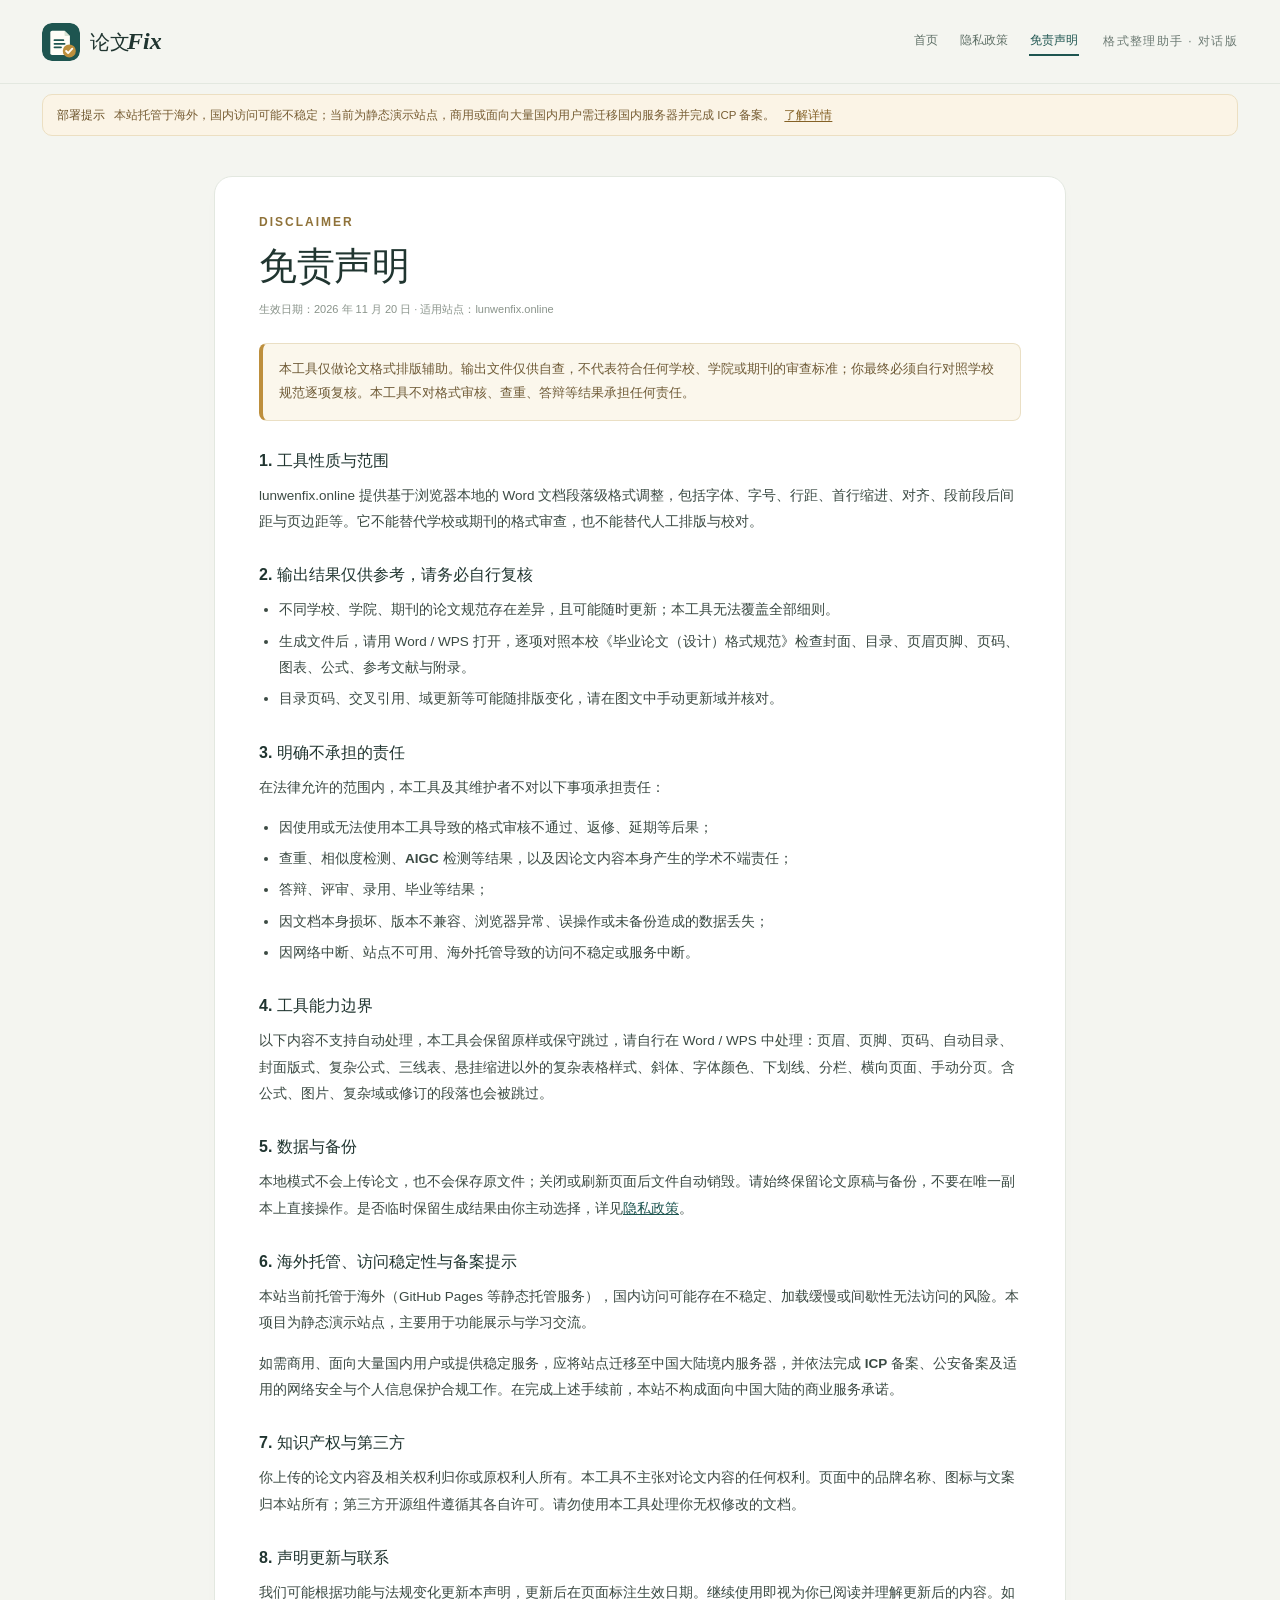
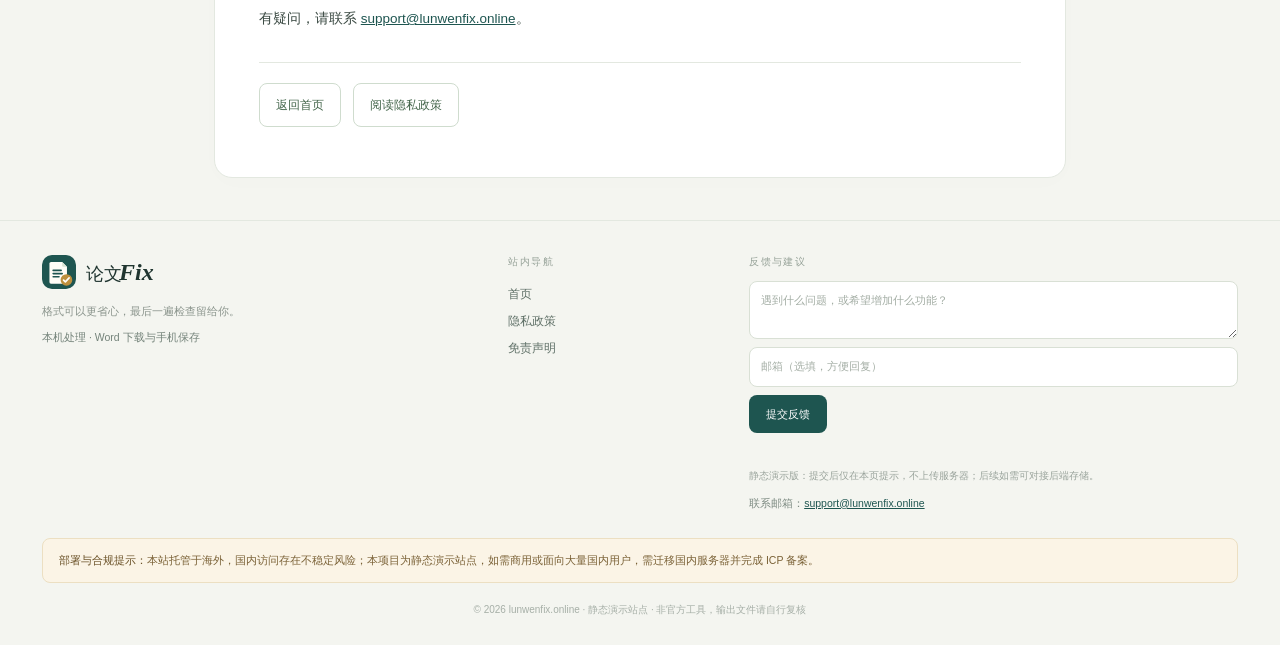
==== disclaimer.html @ d729d386 "Add files via upload" ====
<!doctype html>
<html lang="zh-CN">
<head>
  <meta charset="utf-8">
  <meta name="viewport" content="width=device-width,initial-scale=1,viewport-fit=cover">
  <meta name="theme-color" content="#163c3b">
  <meta name="referrer" content="no-referrer">
  <title>免责声明 · lunwenfix.online 论文格式修复</title>
  <meta name="description" content="lunwenfix.online 免责声明：本工具仅做论文格式排版辅助，输出文件仅供自查，不代表符合各校或各期刊审查标准；用户须自行对照学校规范复核；工具不对格式审核、查重、答辩结果承担责任。">
  <link rel="canonical" href="https://lunwenfix.online/disclaimer.html">
  <meta name="robots" content="index,follow">
  <link rel="sitemap" type="application/xml" title="Sitemap" href="./sitemap.xml">
  <meta property="og:type" content="article">
  <meta property="og:site_name" content="论文 Fix · lunwenfix.online">
  <meta property="og:title" content="免责声明 · lunwenfix.online">
  <meta property="og:description" content="格式排版辅助，输出仅供自查；请自行对照学校规范复核。">
  <meta property="og:url" content="https://lunwenfix.online/disclaimer.html">
  <meta property="og:image" content="https://lunwenfix.online/assets/og-cover.png">
  <meta name="twitter:card" content="summary_large_image">
  <meta name="twitter:title" content="免责声明 · lunwenfix.online">
  <meta name="twitter:description" content="格式排版辅助，输出仅供自查；请自行对照学校规范复核。">
  <meta name="twitter:image" content="https://lunwenfix.online/assets/og-cover.png">
  <link rel="icon" href="./favicon.ico" sizes="any">
  <link rel="icon" type="image/svg+xml" href="./favicon.svg">
  <link rel="apple-touch-icon" href="./apple-touch-icon.png">
  <link rel="manifest" href="./manifest.webmanifest">
  <link rel="stylesheet" href="./styles.css">
  <script src="./site.js" defer></script>
</head>
<body>
  <a class="skip-link" href="#mainContent">跳到主要内容</a>
  <header class="topbar">
    <a class="brand" href="./" aria-label="论文 Fix 首页"><img class="brand-icon" src="./favicon.svg" width="38" height="38" alt=""><span>论文<span class="brand-fix">Fix</span></span></a>
    <nav class="topnav" aria-label="主导航"><a href="./">首页</a><a href="./privacy.html">隐私政策</a><a href="./disclaimer.html">免责声明</a></nav>
    <span class="version">格式整理助手 · 对话版</span>
  </header>
  <div class="risk-banner" role="note" aria-label="站点部署与访问风险提示">
    <span class="risk-dot" aria-hidden="true"></span>
    <p><strong>部署提示</strong>本站托管于海外，国内访问可能不稳定；当前为静态演示站点，商用或面向大量国内用户需迁移国内服务器并完成 ICP 备案。<a href="#hosting">了解详情</a></p>
  </div>

  <main class="doc-page" id="mainContent">
    <article class="panel doc-card">
      <p class="eyebrow">DISCLAIMER</p>
      <h1>免责声明</h1>
      <p class="doc-meta">生效日期：2026 年 11 月 20 日 · 适用站点：lunwenfix.online</p>

      <div class="doc-content">
        <p class="doc-callout">本工具仅做论文格式排版辅助。输出文件<strong>仅供自查</strong>，不代表符合任何学校、学院或期刊的审查标准；你最终必须自行对照学校规范逐项复核。本工具不对格式审核、查重、答辩等结果承担任何责任。</p>

        <h2>1. 工具性质与范围</h2>
        <p>lunwenfix.online 提供基于浏览器本地的 Word 文档段落级格式调整，包括字体、字号、行距、首行缩进、对齐、段前段后间距与页边距等。它不能替代学校或期刊的格式审查，也不能替代人工排版与校对。</p>

        <h2>2. 输出结果仅供参考，请务必自行复核</h2>
        <ul>
          <li>不同学校、学院、期刊的论文规范存在差异，且可能随时更新；本工具无法覆盖全部细则。</li>
          <li>生成文件后，请用 Word / WPS 打开，逐项对照本校《毕业论文（设计）格式规范》检查封面、目录、页眉页脚、页码、图表、公式、参考文献与附录。</li>
          <li>目录页码、交叉引用、域更新等可能随排版变化，请在图文中手动更新域并核对。</li>
        </ul>

        <h2>3. 明确不承担的责任</h2>
        <p>在法律允许的范围内，本工具及其维护者不对以下事项承担责任：</p>
        <ul>
          <li>因使用或无法使用本工具导致的<strong>格式审核不通过、返修、延期</strong>等后果；</li>
          <li><strong>查重、相似度检测、AIGC 检测</strong>等结果，以及因论文内容本身产生的学术不端责任；</li>
          <li><strong>答辩、评审、录用、毕业</strong>等结果；</li>
          <li>因文档本身损坏、版本不兼容、浏览器异常、误操作或未备份造成的数据丢失；</li>
          <li>因网络中断、站点不可用、海外托管导致的访问不稳定或服务中断。</li>
        </ul>

        <h2>4. 工具能力边界</h2>
        <p>以下内容<strong>不支持自动处理</strong>，本工具会保留原样或保守跳过，请自行在 Word / WPS 中处理：页眉、页脚、页码、自动目录、封面版式、复杂公式、三线表、悬挂缩进以外的复杂表格样式、斜体、字体颜色、下划线、分栏、横向页面、手动分页。含公式、图片、复杂域或修订的段落也会被跳过。</p>

        <h2>5. 数据与备份</h2>
        <p>本地模式不会上传论文，也不会保存原文件；关闭或刷新页面后文件自动销毁。请始终保留论文原稿与备份，不要在唯一副本上直接操作。是否临时保留生成结果由你主动选择，详见<a href="./privacy.html">隐私政策</a>。</p>

        <h2 id="hosting">6. 海外托管、访问稳定性与备案提示</h2>
        <p>本站当前托管于海外（GitHub Pages 等静态托管服务），<strong>国内访问可能存在不稳定、加载缓慢或间歇性无法访问的风险</strong>。本项目为<strong>静态演示站点</strong>，主要用于功能展示与学习交流。</p>
        <p>如需商用、面向大量国内用户或提供稳定服务，应将站点迁移至中国大陆境内服务器，并依法完成 <strong>ICP 备案</strong>、公安备案及适用的网络安全与个人信息保护合规工作。在完成上述手续前，本站不构成面向中国大陆的商业服务承诺。</p>

        <h2>7. 知识产权与第三方</h2>
        <p>你上传的论文内容及相关权利归你或原权利人所有。本工具不主张对论文内容的任何权利。页面中的品牌名称、图标与文案归本站所有；第三方开源组件遵循其各自许可。请勿使用本工具处理你无权修改的文档。</p>

        <h2>8. 声明更新与联系</h2>
        <p>我们可能根据功能与法规变化更新本声明，更新后在页面标注生效日期。继续使用即视为你已阅读并理解更新后的内容。如有疑问，请联系 <a href="mailto:support@lunwenfix.online">support@lunwenfix.online</a>。</p>
      </div>

      <p class="doc-back"><a class="button outline" href="./">返回首页</a><a class="button outline" href="./privacy.html">阅读隐私政策</a></p>
    </article>
  </main>

  <footer class="site-footer" id="siteFooter">
    <div class="footer-grid">
      <div class="footer-brand">
        <a class="brand" href="./" aria-label="论文 Fix 首页"><img class="brand-icon" src="./favicon.svg" width="34" height="34" alt=""><span>论文<span class="brand-fix">Fix</span></span></a>
        <p>格式可以更省心，最后一遍检查留给你。</p>
        <p id="footerMode" class="footer-mode">本机处理 · Word 下载与手机保存</p>
      </div>
      <nav class="footer-links" aria-label="页脚导航"><h2>站内导航</h2><a href="./">首页</a><a href="./privacy.html">隐私政策</a><a href="./disclaimer.html">免责声明</a></nav>
      <div class="footer-feedback">
        <h2>反馈与建议</h2>
        <form id="feedbackForm" novalidate>
          <label class="sr-only" for="feedbackText">问题描述</label>
          <textarea id="feedbackText" name="message" rows="2" maxlength="1000" required placeholder="遇到什么问题，或希望增加什么功能？"></textarea>
          <label class="sr-only" for="feedbackEmail">邮箱（选填）</label>
          <input id="feedbackEmail" name="email" type="email" maxlength="120" autocomplete="email" placeholder="邮箱（选填，方便回复）">
          <button class="button" type="submit">提交反馈</button>
          <p id="feedbackStatus" class="feedback-status" role="status" aria-live="polite"></p>
        </form>
        <p class="footer-note">静态演示版：提交后仅在本页提示，不上传服务器；后续如需可对接后端存储。</p>
        <p class="footer-contact">联系邮箱：<a href="mailto:support@lunwenfix.online">support@lunwenfix.online</a></p>
      </div>
    </div>
    <div class="footer-risk" role="note"><strong>部署与合规提示：</strong>本站托管于海外，国内访问存在不稳定风险；本项目为静态演示站点，如需商用或面向大量国内用户，需迁移国内服务器并完成 ICP 备案。</div>
    <p class="footer-copy">© 2026 lunwenfix.online · 静态演示站点 · 非官方工具，输出文件请自行复核</p>
  </footer>
</body>
</html>
---- styles.css ----
:root{font-family:Inter,-apple-system,BlinkMacSystemFont,"Segoe UI","PingFang SC","Microsoft YaHei",sans-serif;color:#203530;background:#f4f5f0;font-synthesis:none;--ink:#203530;--muted:#6d7b74;--line:#e3e8e0;--green:#1e5550;--paper:#fff;--soft:#f0f5ed;--error:#a23d35}
*{box-sizing:border-box}body{margin:0}button,input,textarea{font:inherit}button,a,input,textarea{-webkit-tap-highlight-color:transparent}button{cursor:pointer}a{color:var(--green)}button:focus-visible,a:focus-visible,input:focus-visible,textarea:focus-visible,summary:focus-visible{outline:3px solid #bd8f3d;outline-offset:4px}button:disabled{opacity:.45;cursor:not-allowed}[hidden]{display:none!important}.topbar{max-width:1320px;margin:auto;height:84px;padding:0 42px;display:flex;align-items:center;justify-content:space-between;border-bottom:1px solid var(--line)}.brand{color:var(--ink);text-decoration:none;display:flex;align-items:center;gap:9px;font-size:20px;font-weight:750}.brand-icon{background:var(--green);color:#fff;border-radius:10px;padding:8px;font-family:serif;font-size:18px;margin-right:4px}.brand-fix{font-family:Georgia,serif;font-style:italic;margin-left:-3px;font-size:24px}.version{font-size:12px;letter-spacing:1.4px;color:var(--muted)}.workspace{max-width:1284px;margin:auto;padding:38px 24px 0}.intro{padding:0 0 26px}.eyebrow{color:#8f7239;font-size:12px;font-weight:700;letter-spacing:2px;margin:0 0 12px}.intro h1{font-size:clamp(30px,3.5vw,44px);line-height:1.25;font-weight:750;letter-spacing:-1.5px;margin:0 0 14px}.intro h1 span{color:var(--green)}.intro>p:last-child{color:var(--muted);font-size:14px;line-height:1.8;margin:0}.layout{display:grid;grid-template-columns:minmax(0,1.5fr) minmax(330px,1fr);gap:22px;align-items:start}.left-column{display:grid;gap:22px;min-width:0}.panel{background:var(--paper);border:1px solid var(--line);border-radius:18px;padding:26px;box-shadow:0 5px 24px #25382b03;min-width:0}.section-label{display:flex;align-items:center;gap:10px;margin-bottom:20px}.section-label h2{font-size:16px;letter-spacing:.1px;margin:0;line-height:1.5}.step{font-family:Georgia,serif;color:#96a298;font-size:15px}.tag{font-size:10px;padding:5px 9px;background:var(--soft);color:#5b7868;border-radius:5px;margin-left:auto;white-space:nowrap}.drop-zone{display:flex;align-items:center;gap:14px;border:1px dashed #c5d3c2;border-radius:12px;background:#fafcf8;min-height:101px;padding:20px;cursor:pointer;position:relative}.drop-zone.dragover{background:#e3eee0;border-color:var(--green)}.upload-mark{font-size:28px;font-weight:300;line-height:40px;width:38px;text-align:center;border-bottom:2px solid #91a688;color:var(--green);flex-shrink:0}.drop-zone>span:nth-child(2){min-width:0}.drop-zone strong{display:block;font-size:13px;font-weight:600;line-height:1.6;overflow-wrap:anywhere}.drop-zone #fileMeta{display:block;font-size:11px;color:#8a968e;margin-top:4px}.pick-label{font-size:11px;white-space:nowrap;margin-left:auto;color:var(--green)}.file-input{max-width:100%;font-size:11px;color:var(--muted);margin-top:12px}.file-input::file-selector-button{border:1px solid var(--line);border-radius:5px;background:#fff;color:var(--muted);padding:5px 10px;margin-right:10px}.small-note{font-size:11px;line-height:1.8;color:#818b84;margin:14px 0 0}.messages{display:flex;flex-direction:column;gap:18px;max-height:460px;min-height:170px;overflow:auto;padding:2px 2px 18px;scroll-behavior:smooth}.message{display:flex;gap:10px;align-items:flex-start;font-size:13px;line-height:1.85}.avatar{width:29px;height:29px;border-radius:8px;background:#eaf0e6;color:#4a6e52;display:grid;place-items:center;font-family:Georgia,serif;flex-shrink:0;font-size:12px}.message-content{min-width:0;background:#f5f7f2;border-radius:0 12px 12px 12px;padding:14px 16px;overflow-wrap:anywhere;white-space:pre-wrap}.message.user{flex-direction:row-reverse}.message.user .avatar{display:none}.message.user .message-content{background:#eaf1ec;border-radius:12px 0 12px 12px;max-width:92%}.message .change-line{white-space:normal;border-top:1px solid #dfe7dc;margin-top:10px;padding-top:9px;font-size:12px}.warning-line{color:#97633b;font-size:12px;line-height:1.8;margin-top:10px;padding:10px 12px;background:#faf4e9;border-radius:8px}.examples{display:flex;gap:8px;flex-wrap:wrap;margin:2px 0 17px}.chip{border:1px solid var(--line);background:white;border-radius:7px;color:#536959;font-size:10px;padding:9px;line-height:1.4;min-height:36px}.chip span{margin-left:5px;color:#8b9a8c}.chip:hover{background:var(--soft)}.composer{border:1px solid #c7d5c5;border-radius:12px;padding:12px;background:#fff;box-shadow:0 3px 14px #223e2c04}.composer:focus-within{border-color:#52795c;box-shadow:0 0 0 3px #59795a10}.composer textarea{display:block;width:100%;border:0;outline:none;resize:vertical;min-height:92px;max-height:280px;font-size:13px;line-height:1.9;color:var(--ink);padding:2px 2px 10px;background:transparent}.composer textarea:focus-visible{outline:none}.composer textarea::placeholder{color:#a0aaa1}.composer-bottom{display:flex;justify-content:space-between;align-items:center;gap:12px}.composer-hint{font-size:10px;line-height:1.5;color:#929d95}.button{border:1px solid transparent;display:inline-flex;align-items:center;justify-content:center;gap:14px;text-decoration:none;padding:11px 16px;min-height:44px;border-radius:8px;background:var(--green);color:#fff;font-size:12px;font-weight:600;line-height:1.5;text-align:center}.button:hover:not(:disabled){background:#153e3b}.button.secondary{background:#e9f0e7;color:#2d5745}.button.outline{background:white;border-color:#cfdcce;color:#44664b}.chat-tools{display:flex;gap:16px;align-items:center;flex-wrap:wrap;margin:14px 0 -2px}.text-button{border:0;background:none;font-size:11px;color:#758374;padding:7px 0;min-height:34px}.format-panel{position:sticky;top:20px}.summary-intro{display:flex;gap:7px;align-items:center;margin:4px 0 18px}.summary-intro p{margin:0;font-size:11px;color:#73866f}.status-dot{width:5px;height:5px;background:#8aaf78;border-radius:100%}.rule-row{border-bottom:1px solid #eef0eb;padding:11px 0}.rule-row:first-child{padding-top:0}.rule-row dt{font-size:12px;font-weight:650;margin:0 0 5px}.rule-row dd{margin:0;font-size:11px;line-height:1.85;color:#7c867e;overflow-wrap:anywhere}.rule-row.changed{background:#f0f6ec;margin:0 -8px;padding:10px 8px;border-radius:6px}.rule-summary{margin:0}.rule-summary details{margin-top:12px}.rule-summary summary{font-size:11px;color:var(--green);cursor:pointer;padding:8px 0}.generate-box{border-top:1px solid var(--line);padding-top:18px;margin-top:18px}.check-label{display:flex;gap:8px;align-items:center;font-size:11px;color:#657360;line-height:1.5}.check-label input{width:15px;height:15px;margin:0;accent-color:var(--green)}.primary-action{width:100%;margin-top:14px;font-size:13px;padding:14px}.primary-action span{margin-left:auto}.action-status{font-size:11px;line-height:1.7;color:#8a948b;text-align:center;margin:12px 0 0;overflow-wrap:anywhere}.action-status.error{color:var(--error)}progress{width:100%;height:5px;accent-color:var(--green);margin-top:12px}.notice{font-size:12px;line-height:1.8;padding:12px 16px;background:#edf2e8;border:1px solid #dce5d5;border-radius:9px;margin:0 0 20px;color:#52684b}.notice.error{background:#fcf0ec;border-color:#f0d6cd;color:var(--error)}.notice a{margin-left:8px}.result-panel{margin-top:24px;border-color:#aac3aa}.result-head{display:flex;align-items:center;gap:14px}.result-head .success-icon{color:var(--green);background:#edf5e7;border-radius:50%;width:40px;height:40px;display:grid;place-items:center}.result-head h2{font-size:20px;margin:0 0 6px}.result-head p{font-size:12px;color:var(--muted);margin:0;overflow-wrap:anywhere}.download-actions{display:flex;gap:10px;flex-wrap:wrap;margin:22px 0 16px}.download-link-box{display:flex;gap:8px;margin-top:16px}.download-link-box input{min-width:0;flex:1;background:#f8faf6;border:1px solid var(--line);border-radius:8px;padding:12px;font-size:11px;color:#586c56}.download-detail{font-size:12px;color:var(--muted);line-height:1.9}.download-feedback{font-size:12px;color:var(--green);line-height:1.7;min-height:20px}.download-status{margin:0}.wechat-help{padding:15px;background:#f9f3e5;border-radius:9px;color:#846b3e;font-size:12px;line-height:1.9;margin:15px 0}.wechat-help strong{display:block}.download-page{max-width:720px;margin:48px auto;padding:0 18px}.download-page .panel{padding:30px}.download-page .brand{margin-bottom:26px}.download-page footer{justify-content:center}.download-page h1{font-size:26px;margin:0 0 12px}.download-page .result-panel{margin-top:0}.download-page .busy-view{padding:14px 0;line-height:1.9;color:var(--muted)}.muted{color:var(--muted);font-size:12px}footer{display:flex;align-items:center;gap:16px;justify-content:space-between;border-top:1px solid var(--line);margin:32px 0 0;padding:24px 0 28px;color:#a0aa9f;font-size:11px}footer>span{font-family:Georgia,serif;font-size:17px}footer p{margin:0;line-height:1.8;text-align:right}.sr-only{position:absolute;width:1px;height:1px;margin:-1px;padding:0;overflow:hidden;clip:rect(0,0,0,0);border:0}
@media(min-width:1100px){.workspace{padding-left:42px;padding-right:42px}.rule-summary .rule-row{padding-top:10px;padding-bottom:10px}}
@media(max-width:900px){.layout{grid-template-columns:minmax(0,1.2fr) minmax(290px,1fr);gap:16px}.panel{padding:21px}.left-column{gap:16px}.pick-label{display:none}.composer-hint{max-width:200px}.version{letter-spacing:.5px}.workspace{padding-top:28px}}
@media(max-width:720px){.topbar{height:70px;padding:0 20px}.workspace{padding:26px 16px 0}.version{font-size:9px}.brand{font-size:18px}.brand-icon{font-size:15px}.intro{padding:2px 0 23px}.intro h1{font-size:31px;letter-spacing:-1px}.intro>p:last-child{font-size:12px;max-width:340px}.eyebrow{font-size:10px;margin-bottom:10px}.layout{grid-template-columns:1fr;gap:16px}.format-panel{position:static}.panel{padding:20px;border-radius:14px}.section-label{margin-bottom:17px}.section-label h2{font-size:15px}.tag{font-size:9px}.drop-zone{padding:16px;min-height:88px}.messages{min-height:150px;max-height:380px}.composer textarea{font-size:16px;min-height:116px}.composer-hint{font-size:10px;max-width:180px}.rule-summary{display:block}.rule-row dd{font-size:12px}.button{font-size:12px}.primary-action{min-height:50px}.chat-tools{gap:16px}.chip{min-height:40px}.download-actions{display:grid;grid-template-columns:repeat(2,minmax(0,1fr))}.download-actions>.button:first-child{grid-column:1/-1}.download-link-box{flex-wrap:wrap}.download-link-box input{width:100%;flex-basis:100%;font-size:12px}.download-link-box .button{flex:1}.download-page{margin-top:28px}.download-page .panel{padding:22px}.result-head{align-items:flex-start}.result-head h2{font-size:19px}.result-head .success-icon{flex-shrink:0}footer{margin-top:24px;align-items:flex-start;font-size:10px}.small-note{font-size:11px}}
@media(prefers-reduced-motion:reduce){*{scroll-behavior:auto!important}}
.button.outline:hover:not(:disabled){background:#edf3e8;color:#244d38}.button.secondary:hover:not(:disabled){background:#dce9d7;color:#244d38}.drop-zone.focused{outline:3px solid #bd8f3d;outline-offset:4px}

/* ==========================================================================
   2026 迭代新增样式：启动视图 / 能力边界 / 示例 / 预览 / 全站 footer / 文档页
   保留上方原有样式不变，新增模块统一使用 lf- 前缀或独立类名，便于后续维护。
   ========================================================================== */

/* 跳转到主内容：平时移出视口，键盘聚焦时出现 */
.skip-link{position:absolute;left:16px;top:-64px;z-index:60;background:var(--green);color:#fff;padding:10px 16px;border-radius:8px;font-size:12px;text-decoration:none;transition:top .18s ease}
.skip-link:focus{top:12px;color:#fff}

/* 顶部导航与品牌图标 */
.brand{gap:10px}
img.brand-icon{background:transparent;padding:0;width:38px;height:38px;border-radius:10px;margin-right:0;object-fit:contain;flex-shrink:0}
.topnav{display:flex;align-items:center;gap:20px;margin-left:auto;margin-right:24px;font-size:12px}
.topnav a{color:#5f7067;text-decoration:none;padding:5px 1px;border-bottom:2px solid transparent;white-space:nowrap}
.topnav a:hover{color:var(--green)}
.topnav a[aria-current="page"]{color:var(--green);border-bottom-color:var(--green);font-weight:650}

/* P0-4 部署风险常驻提示 */
.risk-banner{max-width:1320px;margin:0 auto;padding:0 42px}
.risk-banner p{margin:10px 0 0;display:flex;align-items:flex-start;gap:9px;flex-wrap:wrap;background:#fbf4e6;border:1px solid #ecdfc2;border-radius:10px;padding:10px 14px;font-size:11.5px;line-height:1.75;color:#775d33}
.risk-banner strong{color:#6a5127;white-space:nowrap}
.risk-banner a{color:#846126;text-decoration:underline;text-underline-offset:2px;white-space:nowrap}
.risk-dot{width:7px;height:7px;border-radius:50%;background:#bd8f3d;flex-shrink:0;margin-top:6px}

/* P1-12 启动开始界面 */
.launch-view{max-width:1284px;margin:0 auto;padding:0 24px;min-height:calc(100vh - 250px);display:flex;align-items:center;justify-content:center}
.launch-main{width:100%;max-width:760px;text-align:center;padding:70px 20px 60px;display:flex;flex-direction:column;align-items:center}
.launch-eyebrow{color:#8f7239;font-size:11px;font-weight:700;letter-spacing:3.4px;margin:0 0 18px}
.launch-main h1{font-size:clamp(38px,5.8vw,66px);line-height:1.16;letter-spacing:-2px;font-weight:750;margin:0 0 16px;color:var(--ink)}
.launch-subtitle{color:var(--green);font-size:clamp(14px,1.7vw,17px);font-weight:600;margin:0 0 18px;line-height:1.7}
.launch-intro{max-width:620px;color:var(--muted);font-size:14px;line-height:1.95;margin:0 0 34px}
.start-button{display:inline-flex;align-items:center;justify-content:center;gap:16px;min-width:238px;min-height:58px;padding:16px 34px;border:0;border-radius:999px;background:var(--green);color:#fff;font-size:16px;font-weight:650;letter-spacing:.5px;box-shadow:0 12px 28px rgba(30,85,80,.22);transition:transform .18s ease,box-shadow .18s ease,background .18s ease}
.start-button:hover{background:#174844;transform:translateY(-2px);box-shadow:0 16px 34px rgba(30,85,80,.28)}
.start-button:active{transform:translateY(1px) scale(.99);box-shadow:0 6px 16px rgba(30,85,80,.22)}
.start-arrow{font-size:19px;line-height:1;transition:transform .18s ease}
.start-button:hover .start-arrow{transform:translateX(4px)}
.launch-boundary{max-width:600px;margin:28px 0 0;color:#8a948b;font-size:11px;line-height:1.85}
.launch-boundary a{color:#6f7f72;text-decoration:underline;text-underline-offset:2px}
.launch-deco{display:flex;align-items:center;justify-content:center;gap:8px;margin-top:40px}
.launch-deco span{width:6px;height:6px;border-radius:50%;background:#cfd9c9}
.launch-deco span:nth-child(2){width:24px;border-radius:3px;background:#bd8f3d}
.view-entering{animation:lf-view-in .34s ease both}
.view-leaving{animation:lf-view-out .34s ease both}
@keyframes lf-view-in{from{opacity:0;transform:translateY(10px)}to{opacity:1;transform:none}}
@keyframes lf-view-out{from{opacity:1;transform:none}to{opacity:0;transform:translateY(-8px)}}

/* P1-6 工具能力边界说明 */
.capability-card{background:#fbf7ec;border:1px solid #eadfc4;border-radius:12px;padding:16px 18px;margin:0 0 16px}
.capability-head{display:flex;align-items:center;gap:10px;margin-bottom:8px;flex-wrap:wrap}
.capability-head h3{font-size:13px;margin:0;color:#6a5127}
.capability-head span{font-size:9px;letter-spacing:.6px;color:#9a7b45;background:#f4ead2;border-radius:4px;padding:3px 7px}
.capability-card p{margin:0 0 9px;font-size:11px;line-height:1.8;color:#7a6a4c}
.capability-card strong{color:#a23d35}
.capability-list{list-style:none;margin:0 0 4px;padding:0;display:grid;grid-template-columns:repeat(2,minmax(0,1fr));gap:5px 18px}
.capability-list li{font-size:11px;line-height:1.7;color:#6f654f;display:flex;align-items:flex-start;gap:6px}
.capability-list li::before{content:"×";color:#a23d35;font-weight:700;line-height:1.6;flex-shrink:0}
.capability-note{font-size:10.5px!important;color:#8b7d61!important;margin:8px 0 0!important;padding-top:8px;border-top:1px dashed #e4d8bd}

/* P1-5 示例文档入口 */
.sample-row{display:flex;align-items:center;gap:14px;margin-top:12px;flex-wrap:wrap}
.sample-row .button{flex-shrink:0}
.sample-row .small-note{margin:0;flex:1;min-width:180px}
.large-file-hint{margin:12px 0 0;padding:10px 12px;background:#faf4e9;border:1px solid #efdfc0;border-radius:8px;color:#8a5a2b;font-size:11px;line-height:1.8}

/* P1-10 临时保留结果选项 */
.keep-result{margin:0 0 10px}

/* P1-9 对话助手品牌头像 */
.message .avatar{overflow:hidden;background:transparent;padding:0}
.avatar img{width:100%;height:100%;display:block;border-radius:8px;object-fit:cover}

/* P1-8 文档样式预览 */
.preview-panel{margin-top:24px}
.preview-scroll{overflow:auto;max-height:640px;background:#e9ede4;border:1px solid #dbe2d6;border-radius:12px;padding:20px}
.preview-paper{width:100%;max-width:794px;margin:0 auto;background:#fff;border:1px solid #e6e9e2;border-radius:3px;box-shadow:0 10px 30px rgba(32,53,48,.12);padding:46px 54px 56px}
.preview-doc-title{margin:0 0 22px;padding-bottom:12px;border-bottom:1px solid #eef0eb;color:#8a948b;font-size:10px;letter-spacing:1px;text-align:center;overflow-wrap:anywhere}
.preview-line{margin:0;overflow-wrap:anywhere;white-space:pre-wrap;color:#24332e}
.preview-reference{color:#2b3a34}
.preview-actions{display:flex;align-items:flex-start;gap:16px;flex-wrap:wrap;margin-top:16px;padding-top:14px;border-top:1px solid var(--line)}
.preview-actions .small-note{margin:0;flex:1;min-width:220px}
.preview-actions .button{flex-shrink:0}
.preview-actions .button:disabled{opacity:.55}

/* 全站 footer（P0-1 / P0-2 / P0-4） */
.site-footer{display:block;max-width:1320px;margin:42px auto 0;padding:34px 42px 26px;border-top:1px solid var(--line);color:var(--muted);font-size:11px}
.site-footer p{text-align:left;margin:0}
.footer-grid{display:grid;grid-template-columns:minmax(220px,1.15fr) minmax(120px,.55fr) minmax(280px,1.3fr);gap:34px;align-items:start}
.footer-brand .brand{font-size:18px;margin-bottom:12px}
.site-footer img.brand-icon{width:34px;height:34px}
.footer-brand p{color:#8b958d;line-height:1.85;max-width:280px}
.footer-mode{margin-top:6px!important;color:#74837a!important;font-size:10.5px}
.footer-links h2,.footer-feedback h2{font-size:10px;letter-spacing:1.4px;color:#96a298;margin:0 0 12px;font-weight:650;text-transform:uppercase}
.footer-links a{display:block;color:#5f7067;text-decoration:none;font-size:12px;padding:5px 0;width:max-content}
.footer-links a:hover{color:var(--green);text-decoration:underline;text-underline-offset:3px}
.footer-feedback form{display:grid;gap:8px}
.footer-feedback textarea,.footer-feedback input{width:100%;border:1px solid #d9e0d5;border-radius:8px;background:#fff;padding:10px 11px;font-size:11px;line-height:1.6;color:var(--ink);resize:vertical}
.footer-feedback textarea{min-height:58px}
.footer-feedback textarea::placeholder,.footer-feedback input::placeholder{color:#a4aea5}
.footer-feedback .button{justify-self:start;min-height:38px;padding:8px 16px;font-size:11px}
.feedback-status{min-height:16px;font-size:11px;line-height:1.7;color:var(--green);margin:2px 0 0!important}
.feedback-status.error{color:var(--error)}
.footer-note{font-size:10px;line-height:1.75;color:#9aa49c;margin-top:8px!important}
.footer-contact{margin-top:9px!important;font-size:10.5px;color:#7d8b82}
.footer-risk{margin-top:26px;padding:12px 16px;background:#fbf4e6;border:1px solid #ecdfc2;border-radius:8px;font-size:10.5px;line-height:1.8;color:#7a6136}
.footer-risk strong{color:#6a5127}
.footer-copy{text-align:center!important;margin-top:18px!important;font-size:10px;color:#a6afa7}

/* 隐私政策 / 免责声明文档页 */
.doc-page{max-width:900px;margin:0 auto;padding:40px 24px 0}
.doc-card{padding:38px 44px 34px}
.doc-card h1{font-size:clamp(28px,4vw,38px);margin:6px 0 10px;letter-spacing:-.5px}
.doc-meta{color:#8a948b;font-size:11px;margin:0 0 26px}
.doc-content{font-size:13.5px;line-height:1.95;color:#3b4a43}
.doc-content p{margin:0 0 14px}
.doc-content h2{font-size:16px;margin:28px 0 10px;color:var(--ink);line-height:1.5}
.doc-content ul{margin:0 0 16px;padding-left:20px}
.doc-content li{margin:5px 0}
.doc-content code{background:#f0f3ec;border-radius:4px;padding:1px 5px;font-size:12px}
.doc-callout{background:#fbf7ec;border:1px solid #eadfc4;border-left:4px solid #bd8f3d;border-radius:8px;padding:14px 16px;color:#6f5b37;font-size:12.5px;line-height:1.9}
.doc-back{display:flex;gap:12px;flex-wrap:wrap;margin-top:30px;padding-top:20px;border-top:1px solid var(--line)}

/* 响应式：新增模块 */
@media(max-width:1100px){
  .footer-grid{grid-template-columns:minmax(200px,1fr) minmax(110px,.5fr) minmax(260px,1.2fr);gap:26px}
}
@media(max-width:900px){
  .topnav{gap:14px;margin-right:10px}
  .risk-banner{padding:0 24px}
  .launch-main{padding-top:52px}
  .site-footer{padding-left:24px;padding-right:24px}
}
@media(max-width:720px){
  .topnav{gap:11px;margin:0;font-size:10.5px}
  .topnav a{padding:4px 0}
  .version{display:none}
  .topbar{padding:0 16px;gap:10px}
  .risk-banner{padding:0 16px}
  .risk-banner p{font-size:10.5px;padding:9px 11px;gap:7px}
  .launch-view{padding:0 16px;min-height:auto}
  .launch-main{padding:48px 4px 40px}
  .launch-main h1{font-size:clamp(34px,10vw,46px);letter-spacing:-1.2px}
  .launch-subtitle{font-size:13px}
  .launch-intro{font-size:12.5px;margin-bottom:28px}
  .start-button{width:100%;max-width:320px;min-height:56px;font-size:15px}
  .launch-boundary{font-size:10.5px}
  .capability-list{grid-template-columns:1fr}
  .sample-row{gap:10px}
  .sample-row .button{width:100%}
  .preview-paper{padding:26px 20px 32px}
  .preview-scroll{padding:12px;max-height:540px}
  .preview-actions{display:block}
  .preview-actions .button{width:100%;margin-bottom:10px}
  .site-footer{padding:26px 16px 20px;margin-top:30px}
  .footer-grid{grid-template-columns:1fr;gap:26px}
  .footer-links a{display:inline-block;margin-right:18px;width:auto}
  .footer-copy{text-align:left!important}
  .doc-page{padding:26px 16px 0}
  .doc-card{padding:24px 20px 22px}
  .doc-content{font-size:13px}
  .doc-back .button{flex:1}
}
@media(prefers-reduced-motion:reduce){
  .start-button,.start-arrow,.skip-link{transition:none}
  .view-entering,.view-leaving{animation:none}
}

/* 移动端表单字号 ≥16px，避免 iOS 聚焦时自动放大页面 */
@media(max-width:720px){
  .footer-feedback textarea,.footer-feedback input{font-size:16px}
  .footer-feedback .button{font-size:12px}
}
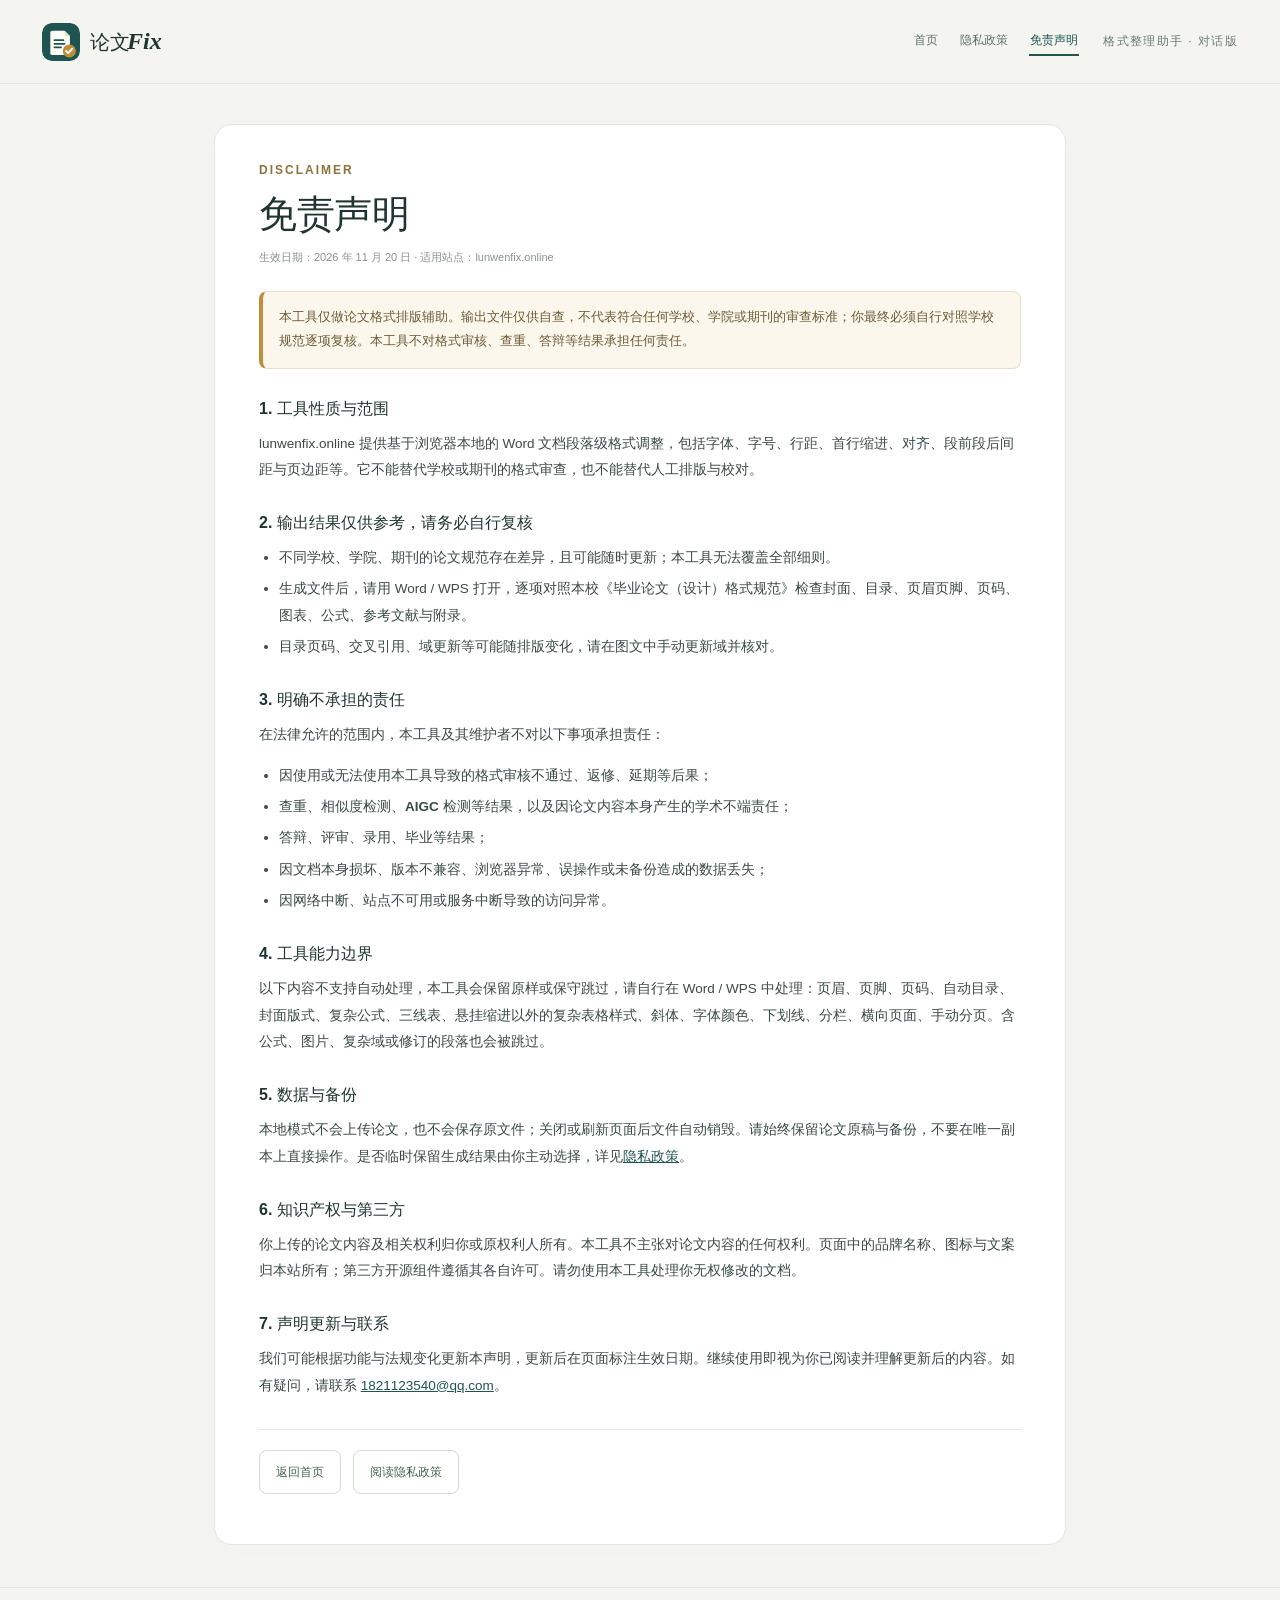
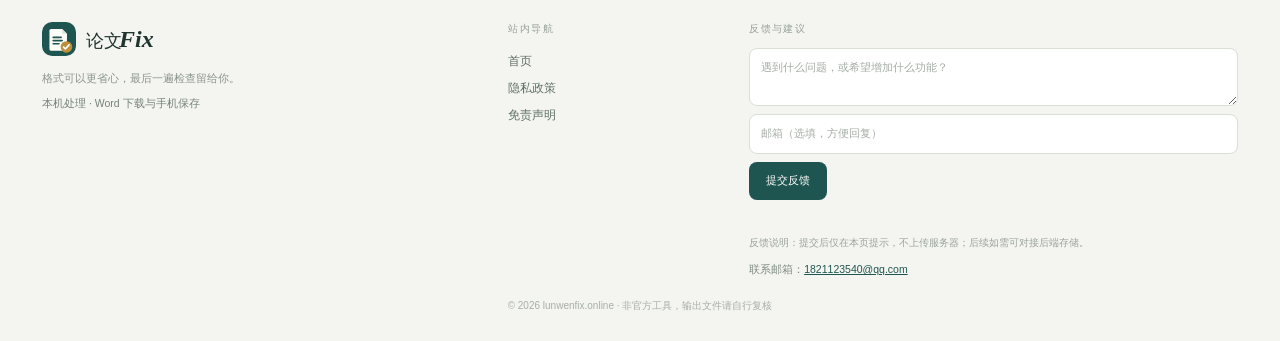
==== commit ea9c706f: "Add files via upload" ====
--- a/disclaimer.html
+++ b/disclaimer.html
@@ -34,10 +34,6 @@
     <nav class="topnav" aria-label="主导航"><a href="./">首页</a><a href="./privacy.html">隐私政策</a><a href="./disclaimer.html">免责声明</a></nav>
     <span class="version">格式整理助手 · 对话版</span>
   </header>
-  <div class="risk-banner" role="note" aria-label="站点部署与访问风险提示">
-    <span class="risk-dot" aria-hidden="true"></span>
-    <p><strong>部署提示</strong>本站托管于海外，国内访问可能不稳定；当前为静态演示站点，商用或面向大量国内用户需迁移国内服务器并完成 ICP 备案。<a href="#hosting">了解详情</a></p>
-  </div>
 
   <main class="doc-page" id="mainContent">
     <article class="panel doc-card">
@@ -65,7 +61,7 @@
           <li><strong>查重、相似度检测、AIGC 检测</strong>等结果，以及因论文内容本身产生的学术不端责任；</li>
           <li><strong>答辩、评审、录用、毕业</strong>等结果；</li>
           <li>因文档本身损坏、版本不兼容、浏览器异常、误操作或未备份造成的数据丢失；</li>
-          <li>因网络中断、站点不可用、海外托管导致的访问不稳定或服务中断。</li>
+          <li>因网络中断、站点不可用或服务中断导致的访问异常。</li>
         </ul>
 
         <h2>4. 工具能力边界</h2>
@@ -74,15 +70,11 @@
         <h2>5. 数据与备份</h2>
         <p>本地模式不会上传论文，也不会保存原文件；关闭或刷新页面后文件自动销毁。请始终保留论文原稿与备份，不要在唯一副本上直接操作。是否临时保留生成结果由你主动选择，详见<a href="./privacy.html">隐私政策</a>。</p>
 
-        <h2 id="hosting">6. 海外托管、访问稳定性与备案提示</h2>
-        <p>本站当前托管于海外（GitHub Pages 等静态托管服务），<strong>国内访问可能存在不稳定、加载缓慢或间歇性无法访问的风险</strong>。本项目为<strong>静态演示站点</strong>，主要用于功能展示与学习交流。</p>
-        <p>如需商用、面向大量国内用户或提供稳定服务，应将站点迁移至中国大陆境内服务器，并依法完成 <strong>ICP 备案</strong>、公安备案及适用的网络安全与个人信息保护合规工作。在完成上述手续前，本站不构成面向中国大陆的商业服务承诺。</p>
-
-        <h2>7. 知识产权与第三方</h2>
+        <h2>6. 知识产权与第三方</h2>
         <p>你上传的论文内容及相关权利归你或原权利人所有。本工具不主张对论文内容的任何权利。页面中的品牌名称、图标与文案归本站所有；第三方开源组件遵循其各自许可。请勿使用本工具处理你无权修改的文档。</p>
 
-        <h2>8. 声明更新与联系</h2>
-        <p>我们可能根据功能与法规变化更新本声明，更新后在页面标注生效日期。继续使用即视为你已阅读并理解更新后的内容。如有疑问，请联系 <a href="mailto:support@lunwenfix.online">support@lunwenfix.online</a>。</p>
+        <h2>7. 声明更新与联系</h2>
+        <p>我们可能根据功能与法规变化更新本声明，更新后在页面标注生效日期。继续使用即视为你已阅读并理解更新后的内容。如有疑问，请联系 <a href="mailto:1821123540@qq.com">1821123540@qq.com</a>。</p>
       </div>
 
       <p class="doc-back"><a class="button outline" href="./">返回首页</a><a class="button outline" href="./privacy.html">阅读隐私政策</a></p>
@@ -107,12 +99,11 @@
           <button class="button" type="submit">提交反馈</button>
           <p id="feedbackStatus" class="feedback-status" role="status" aria-live="polite"></p>
         </form>
-        <p class="footer-note">静态演示版：提交后仅在本页提示，不上传服务器；后续如需可对接后端存储。</p>
-        <p class="footer-contact">联系邮箱：<a href="mailto:support@lunwenfix.online">support@lunwenfix.online</a></p>
+        <p class="footer-note">反馈说明：提交后仅在本页提示，不上传服务器；后续如需可对接后端存储。</p>
+        <p class="footer-contact">联系邮箱：<a href="mailto:1821123540@qq.com">1821123540@qq.com</a></p>
       </div>
     </div>
-    <div class="footer-risk" role="note"><strong>部署与合规提示：</strong>本站托管于海外，国内访问存在不稳定风险；本项目为静态演示站点，如需商用或面向大量国内用户，需迁移国内服务器并完成 ICP 备案。</div>
-    <p class="footer-copy">© 2026 lunwenfix.online · 静态演示站点 · 非官方工具，输出文件请自行复核</p>
+    <p class="footer-copy">© 2026 lunwenfix.online · 非官方工具，输出文件请自行复核</p>
   </footer>
 </body>
 </html>
--- a/styles.css
+++ b/styles.css
@@ -23,15 +23,8 @@
 .topnav a:hover{color:var(--green)}
 .topnav a[aria-current="page"]{color:var(--green);border-bottom-color:var(--green);font-weight:650}
 
-/* P0-4 部署风险常驻提示 */
-.risk-banner{max-width:1320px;margin:0 auto;padding:0 42px}
-.risk-banner p{margin:10px 0 0;display:flex;align-items:flex-start;gap:9px;flex-wrap:wrap;background:#fbf4e6;border:1px solid #ecdfc2;border-radius:10px;padding:10px 14px;font-size:11.5px;line-height:1.75;color:#775d33}
-.risk-banner strong{color:#6a5127;white-space:nowrap}
-.risk-banner a{color:#846126;text-decoration:underline;text-underline-offset:2px;white-space:nowrap}
-.risk-dot{width:7px;height:7px;border-radius:50%;background:#bd8f3d;flex-shrink:0;margin-top:6px}
-
 /* P1-12 启动开始界面 */
-.launch-view{max-width:1284px;margin:0 auto;padding:0 24px;min-height:calc(100vh - 250px);display:flex;align-items:center;justify-content:center}
+.launch-view{max-width:1284px;margin:0 auto;padding:0 24px;min-height:calc(100vh - 190px);display:flex;align-items:center;justify-content:center}
 .launch-main{width:100%;max-width:760px;text-align:center;padding:70px 20px 60px;display:flex;flex-direction:column;align-items:center}
 .launch-eyebrow{color:#8f7239;font-size:11px;font-weight:700;letter-spacing:3.4px;margin:0 0 18px}
 .launch-main h1{font-size:clamp(38px,5.8vw,66px);line-height:1.16;letter-spacing:-2px;font-weight:750;margin:0 0 16px;color:var(--ink)}
@@ -82,8 +75,14 @@
 .preview-scroll{overflow:auto;max-height:640px;background:#e9ede4;border:1px solid #dbe2d6;border-radius:12px;padding:20px}
 .preview-paper{width:100%;max-width:794px;margin:0 auto;background:#fff;border:1px solid #e6e9e2;border-radius:3px;box-shadow:0 10px 30px rgba(32,53,48,.12);padding:46px 54px 56px}
 .preview-doc-title{margin:0 0 22px;padding-bottom:12px;border-bottom:1px solid #eef0eb;color:#8a948b;font-size:10px;letter-spacing:1px;text-align:center;overflow-wrap:anywhere}
+.preview-summary{margin:10px 0 0;padding:9px 12px;background:#f4f7f0;border:1px solid #e3eadc;border-radius:8px;color:#64736a;font-size:10.5px;line-height:1.75}
 .preview-line{margin:0;overflow-wrap:anywhere;white-space:pre-wrap;color:#24332e}
+.preview-line[data-preserved="true"]{color:#2c3b34}
 .preview-reference{color:#2b3a34}
+.preview-placeholder{margin:8px 0;padding:8px 10px;border:1px dashed #d6ded1;border-radius:6px;background:#fafbf8;color:#95a096;font-size:10px;text-align:center}
+.preview-page-break{display:flex;align-items:center;gap:10px;margin:18px 0;color:#a3ada2;font-size:9px;letter-spacing:1px}
+.preview-page-break::before,.preview-page-break::after{content:"";height:1px;background:#e5e9e1;flex:1}
+.preview-page-break span{white-space:nowrap}
 .preview-actions{display:flex;align-items:flex-start;gap:16px;flex-wrap:wrap;margin-top:16px;padding-top:14px;border-top:1px solid var(--line)}
 .preview-actions .small-note{margin:0;flex:1;min-width:220px}
 .preview-actions .button{flex-shrink:0}
@@ -109,8 +108,6 @@
 .feedback-status.error{color:var(--error)}
 .footer-note{font-size:10px;line-height:1.75;color:#9aa49c;margin-top:8px!important}
 .footer-contact{margin-top:9px!important;font-size:10.5px;color:#7d8b82}
-.footer-risk{margin-top:26px;padding:12px 16px;background:#fbf4e6;border:1px solid #ecdfc2;border-radius:8px;font-size:10.5px;line-height:1.8;color:#7a6136}
-.footer-risk strong{color:#6a5127}
 .footer-copy{text-align:center!important;margin-top:18px!important;font-size:10px;color:#a6afa7}
 
 /* 隐私政策 / 免责声明文档页 */
@@ -133,7 +130,6 @@
 }
 @media(max-width:900px){
   .topnav{gap:14px;margin-right:10px}
-  .risk-banner{padding:0 24px}
   .launch-main{padding-top:52px}
   .site-footer{padding-left:24px;padding-right:24px}
 }
@@ -142,8 +138,6 @@
   .topnav a{padding:4px 0}
   .version{display:none}
   .topbar{padding:0 16px;gap:10px}
-  .risk-banner{padding:0 16px}
-  .risk-banner p{font-size:10.5px;padding:9px 11px;gap:7px}
   .launch-view{padding:0 16px;min-height:auto}
   .launch-main{padding:48px 4px 40px}
   .launch-main h1{font-size:clamp(34px,10vw,46px);letter-spacing:-1.2px}
@@ -155,7 +149,7 @@
   .sample-row{gap:10px}
   .sample-row .button{width:100%}
   .preview-paper{padding:26px 20px 32px}
-  .preview-scroll{padding:12px;max-height:540px}
+  .preview-scroll{padding:12px;max-height:none;overflow:visible}
   .preview-actions{display:block}
   .preview-actions .button{width:100%;margin-bottom:10px}
   .site-footer{padding:26px 16px 20px;margin-top:30px}
@@ -170,10 +164,26 @@
 @media(prefers-reduced-motion:reduce){
   .start-button,.start-arrow,.skip-link{transition:none}
   .view-entering,.view-leaving{animation:none}
-}
+}
 
 /* 移动端表单字号 ≥16px，避免 iOS 聚焦时自动放大页面 */
 @media(max-width:720px){
   .footer-feedback textarea,.footer-feedback input{font-size:16px}
   .footer-feedback .button{font-size:12px}
-}
+}
+
+/* 手机端专用使用窗口：底部步骤导航 + 一键生成 */
+.mobile-tabs{display:none}
+@media(max-width:720px){
+  body.tool-active{padding-bottom:calc(72px + env(safe-area-inset-bottom))}
+  .mobile-tabs{display:grid;grid-template-columns:repeat(5,minmax(0,1fr));position:fixed;left:0;right:0;bottom:0;z-index:45;gap:4px;padding:6px 8px calc(6px + env(safe-area-inset-bottom));background:rgba(255,255,255,.97);border-top:1px solid var(--line);box-shadow:0 -10px 28px rgba(32,53,48,.10);backdrop-filter:blur(10px)}
+  .mobile-tab{display:flex;flex-direction:column;align-items:center;justify-content:center;gap:2px;min-height:48px;border:0;border-radius:10px;background:transparent;color:#7b887f;font-size:10px;line-height:1.2;padding:4px 2px}
+  .mobile-tab-icon{font-size:16px;line-height:1;font-family:Georgia,serif}
+  .mobile-tab.is-active,.mobile-tab[aria-current="true"]{background:#eaf1e7;color:var(--green);font-weight:650}
+  .mobile-tab-run,.mobile-tab-run.is-active,.mobile-tab-run[aria-current="true"]{background:var(--green);color:#fff}
+  .mobile-tab-run:disabled{opacity:.45;cursor:not-allowed}
+  .mobile-tab:focus-visible{outline:2px solid #bd8f3d;outline-offset:2px}
+  #uploadPanel,#chatPanel,#formatPanel,#result,#previewPanel{scroll-margin-top:12px}
+  .workspace{padding-bottom:8px}
+}
+
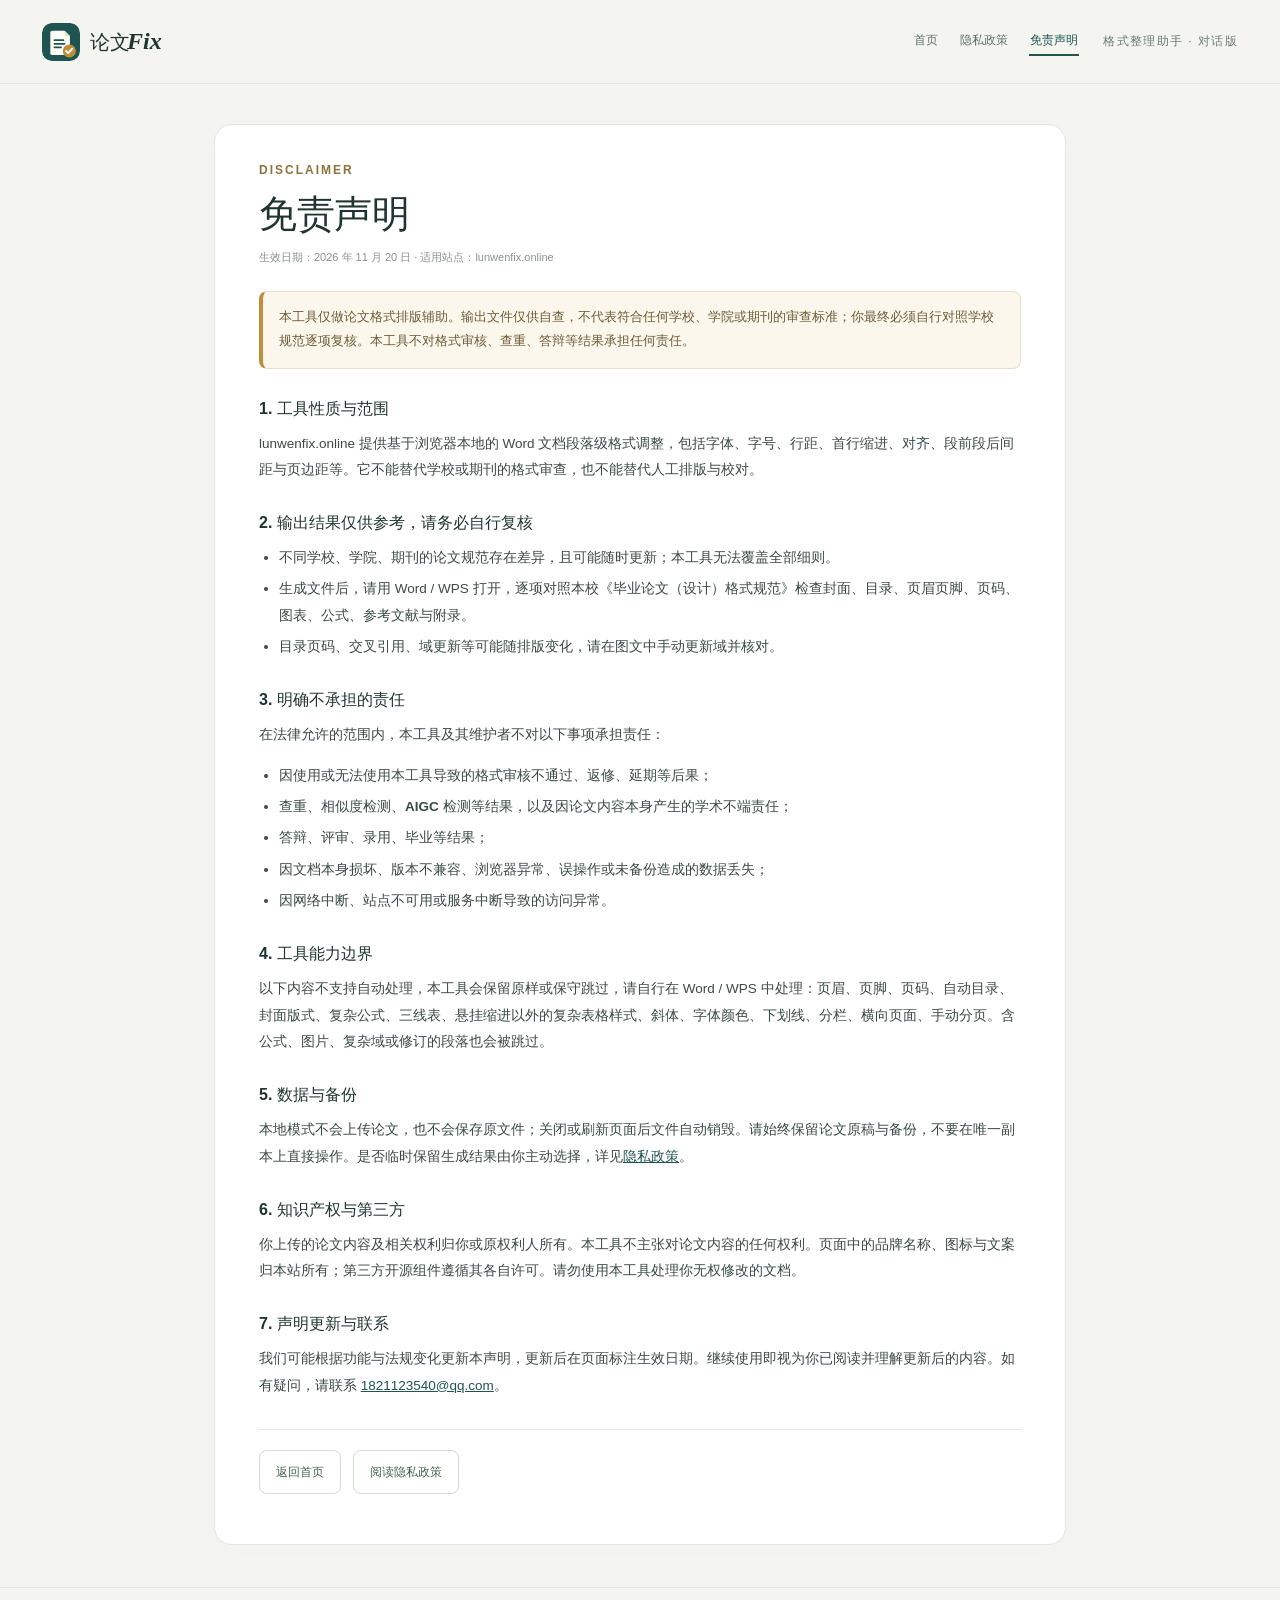
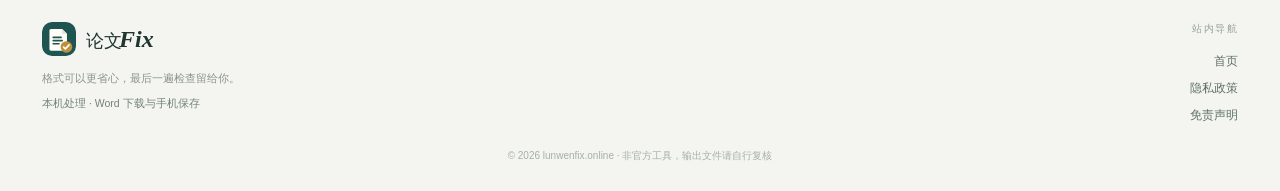
==== commit 00e46422: "Replace site with latest 2026 static build" ====
--- a/disclaimer.html
+++ b/disclaimer.html
@@ -89,19 +89,6 @@
         <p id="footerMode" class="footer-mode">本机处理 · Word 下载与手机保存</p>
       </div>
       <nav class="footer-links" aria-label="页脚导航"><h2>站内导航</h2><a href="./">首页</a><a href="./privacy.html">隐私政策</a><a href="./disclaimer.html">免责声明</a></nav>
-      <div class="footer-feedback">
-        <h2>反馈与建议</h2>
-        <form id="feedbackForm" novalidate>
-          <label class="sr-only" for="feedbackText">问题描述</label>
-          <textarea id="feedbackText" name="message" rows="2" maxlength="1000" required placeholder="遇到什么问题，或希望增加什么功能？"></textarea>
-          <label class="sr-only" for="feedbackEmail">邮箱（选填）</label>
-          <input id="feedbackEmail" name="email" type="email" maxlength="120" autocomplete="email" placeholder="邮箱（选填，方便回复）">
-          <button class="button" type="submit">提交反馈</button>
-          <p id="feedbackStatus" class="feedback-status" role="status" aria-live="polite"></p>
-        </form>
-        <p class="footer-note">反馈说明：提交后仅在本页提示，不上传服务器；后续如需可对接后端存储。</p>
-        <p class="footer-contact">联系邮箱：<a href="mailto:1821123540@qq.com">1821123540@qq.com</a></p>
-      </div>
     </div>
     <p class="footer-copy">© 2026 lunwenfix.online · 非官方工具，输出文件请自行复核</p>
   </footer>
--- a/styles.css
+++ b/styles.css
@@ -91,23 +91,15 @@
 /* 全站 footer（P0-1 / P0-2 / P0-4） */
 .site-footer{display:block;max-width:1320px;margin:42px auto 0;padding:34px 42px 26px;border-top:1px solid var(--line);color:var(--muted);font-size:11px}
 .site-footer p{text-align:left;margin:0}
-.footer-grid{display:grid;grid-template-columns:minmax(220px,1.15fr) minmax(120px,.55fr) minmax(280px,1.3fr);gap:34px;align-items:start}
+.footer-grid{display:grid;grid-template-columns:minmax(0,1fr) auto;gap:40px;align-items:start}
 .footer-brand .brand{font-size:18px;margin-bottom:12px}
 .site-footer img.brand-icon{width:34px;height:34px}
 .footer-brand p{color:#8b958d;line-height:1.85;max-width:280px}
 .footer-mode{margin-top:6px!important;color:#74837a!important;font-size:10.5px}
-.footer-links h2,.footer-feedback h2{font-size:10px;letter-spacing:1.4px;color:#96a298;margin:0 0 12px;font-weight:650;text-transform:uppercase}
-.footer-links a{display:block;color:#5f7067;text-decoration:none;font-size:12px;padding:5px 0;width:max-content}
+.footer-links{text-align:right}
+.footer-links h2{font-size:10px;letter-spacing:1.4px;color:#96a298;margin:0 0 12px;font-weight:650;text-transform:uppercase}
+.footer-links a{display:block;color:#5f7067;text-decoration:none;font-size:12px;padding:5px 0;width:max-content;margin-left:auto}
 .footer-links a:hover{color:var(--green);text-decoration:underline;text-underline-offset:3px}
-.footer-feedback form{display:grid;gap:8px}
-.footer-feedback textarea,.footer-feedback input{width:100%;border:1px solid #d9e0d5;border-radius:8px;background:#fff;padding:10px 11px;font-size:11px;line-height:1.6;color:var(--ink);resize:vertical}
-.footer-feedback textarea{min-height:58px}
-.footer-feedback textarea::placeholder,.footer-feedback input::placeholder{color:#a4aea5}
-.footer-feedback .button{justify-self:start;min-height:38px;padding:8px 16px;font-size:11px}
-.feedback-status{min-height:16px;font-size:11px;line-height:1.7;color:var(--green);margin:2px 0 0!important}
-.feedback-status.error{color:var(--error)}
-.footer-note{font-size:10px;line-height:1.75;color:#9aa49c;margin-top:8px!important}
-.footer-contact{margin-top:9px!important;font-size:10.5px;color:#7d8b82}
 .footer-copy{text-align:center!important;margin-top:18px!important;font-size:10px;color:#a6afa7}
 
 /* 隐私政策 / 免责声明文档页 */
@@ -126,7 +118,7 @@
 
 /* 响应式：新增模块 */
 @media(max-width:1100px){
-  .footer-grid{grid-template-columns:minmax(200px,1fr) minmax(110px,.5fr) minmax(260px,1.2fr);gap:26px}
+  .footer-grid{grid-template-columns:minmax(0,1fr) auto;gap:28px}
 }
 @media(max-width:900px){
   .topnav{gap:14px;margin-right:10px}
@@ -154,7 +146,8 @@
   .preview-actions .button{width:100%;margin-bottom:10px}
   .site-footer{padding:26px 16px 20px;margin-top:30px}
   .footer-grid{grid-template-columns:1fr;gap:26px}
-  .footer-links a{display:inline-block;margin-right:18px;width:auto}
+  .footer-links{text-align:left}
+  .footer-links a{display:inline-block;margin:0 18px 0 0;width:auto}
   .footer-copy{text-align:left!important}
   .doc-page{padding:26px 16px 0}
   .doc-card{padding:24px 20px 22px}
@@ -167,10 +160,6 @@
 }
 
 /* 移动端表单字号 ≥16px，避免 iOS 聚焦时自动放大页面 */
-@media(max-width:720px){
-  .footer-feedback textarea,.footer-feedback input{font-size:16px}
-  .footer-feedback .button{font-size:12px}
-}
 
 /* 手机端专用使用窗口：底部步骤导航 + 一键生成 */
 .mobile-tabs{display:none}
@@ -187,3 +176,19 @@
   .workspace{padding-bottom:8px}
 }
 
+
+/* 格式清单下拉框：正文 / 一级标题 / 二级标题 / 参考文献 / 页面 */
+.rule-editor{display:grid;gap:6px;margin-top:2px}
+.rule-editor-page{grid-template-columns:minmax(0,1fr) minmax(0,1.25fr);gap:8px}
+.rule-editor-page .rule-current{grid-column:1/-1}
+.rule-field{display:grid;gap:3px;min-width:0}
+.rule-field-label{font-size:9px;letter-spacing:.4px;color:#9aa49c}
+.rule-select{width:100%;min-width:0;border:1px solid #d9e0d5;border-radius:7px;background:#fff;color:#3d5146;font-size:11px;padding:7px 8px;line-height:1.4}
+.rule-select:focus-visible{outline:2px solid #bd8f3d;outline-offset:2px}
+.rule-current{margin:0;font-size:10.5px;line-height:1.7;color:#7c867e;overflow-wrap:anywhere}
+.rule-row.changed .rule-select{border-color:#b9cfb2;background:#fbfdf8}
+@media(max-width:720px){
+  .rule-editor-page{grid-template-columns:1fr}
+  /* 避免 iOS 聚焦下拉框时自动放大页面 */
+  .rule-select{font-size:16px;padding:8px}
+}
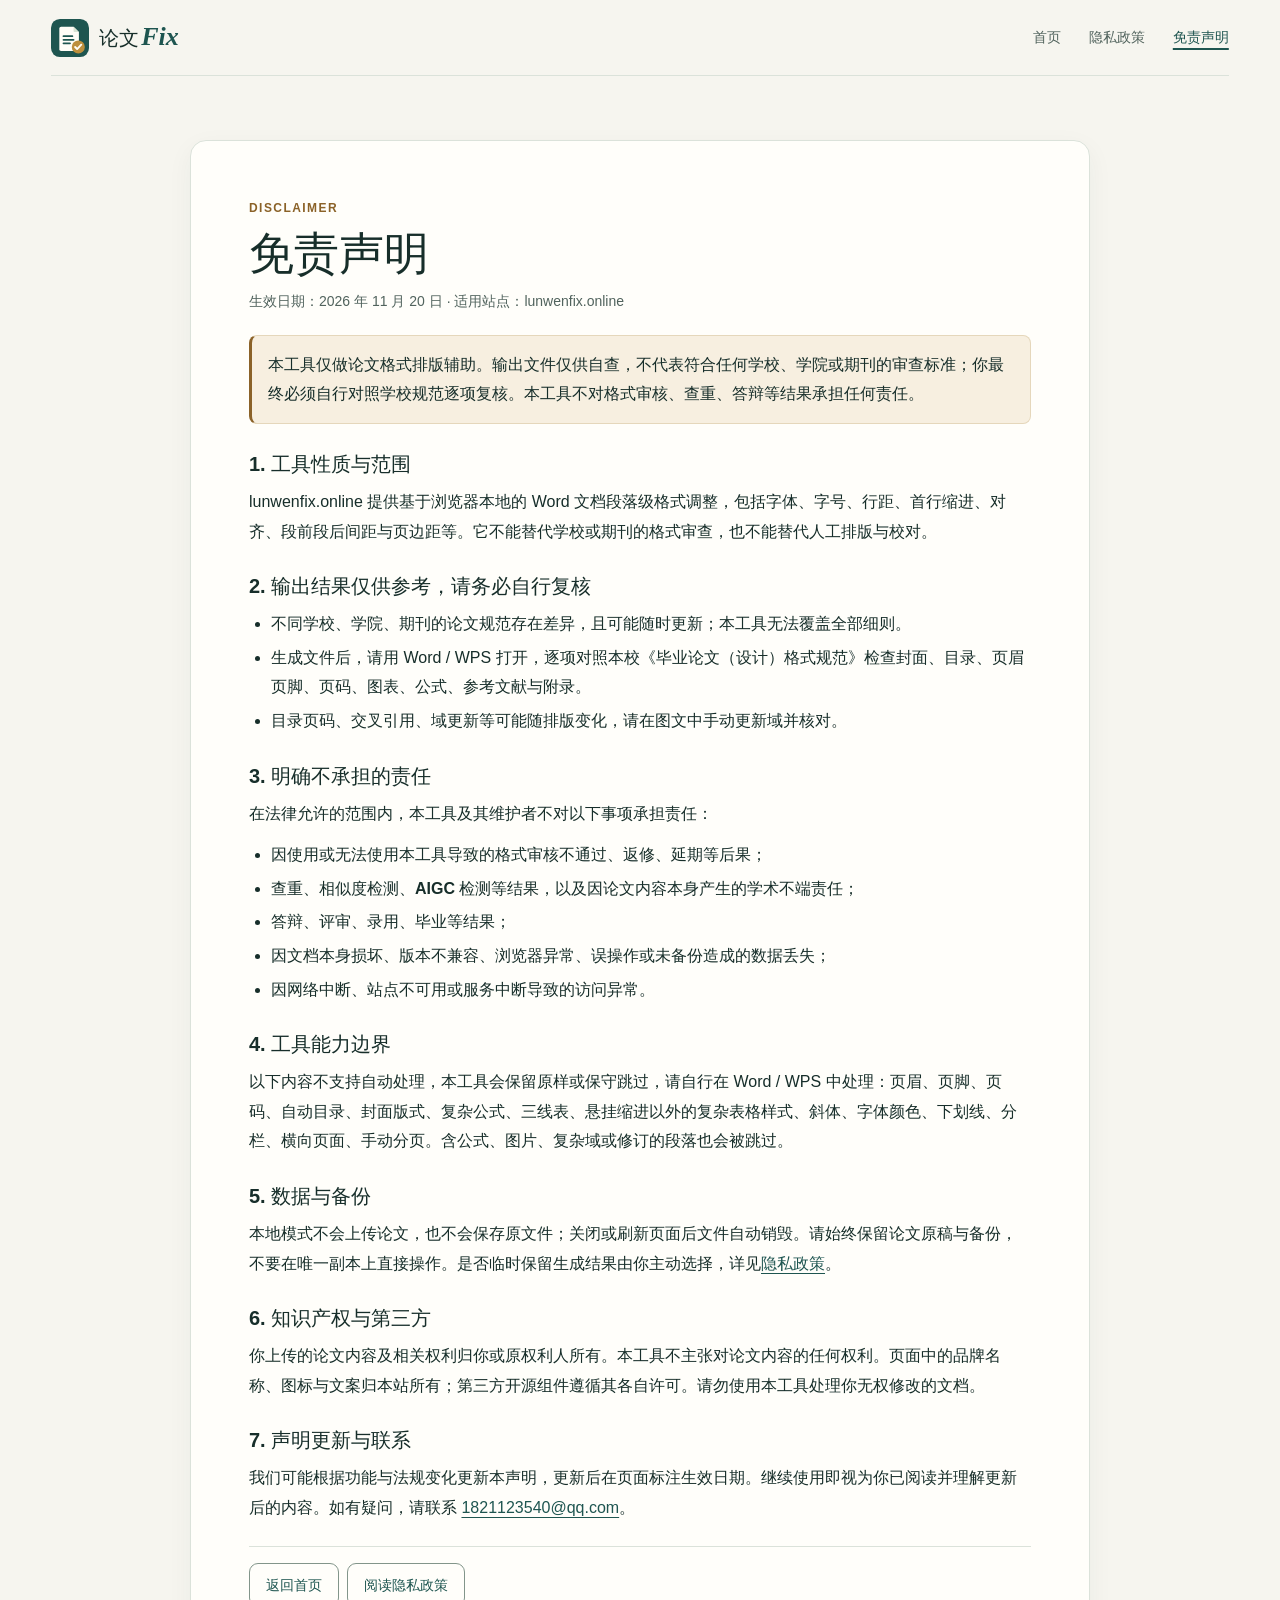
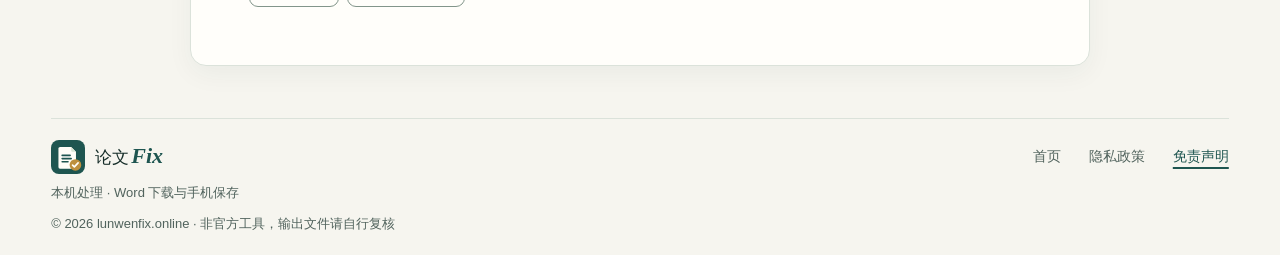
==== commit f77ef0ac: "Refresh Lunwenfix website UI" ====
--- a/disclaimer.html
+++ b/disclaimer.html
@@ -3,7 +3,7 @@
 <head>
   <meta charset="utf-8">
   <meta name="viewport" content="width=device-width,initial-scale=1,viewport-fit=cover">
-  <meta name="theme-color" content="#163c3b">
+  <meta name="theme-color" content="#f6f5ef">
   <meta name="referrer" content="no-referrer">
   <title>免责声明 · lunwenfix.online 论文格式修复</title>
   <meta name="description" content="lunwenfix.online 免责声明：本工具仅做论文格式排版辅助，输出文件仅供自查，不代表符合各校或各期刊审查标准；用户须自行对照学校规范复核；工具不对格式审核、查重、答辩结果承担责任。">
@@ -32,10 +32,9 @@
   <header class="topbar">
     <a class="brand" href="./" aria-label="论文 Fix 首页"><img class="brand-icon" src="./favicon.svg" width="38" height="38" alt=""><span>论文<span class="brand-fix">Fix</span></span></a>
     <nav class="topnav" aria-label="主导航"><a href="./">首页</a><a href="./privacy.html">隐私政策</a><a href="./disclaimer.html">免责声明</a></nav>
-    <span class="version">格式整理助手 · 对话版</span>
   </header>
 
-  <main class="doc-page" id="mainContent">
+  <main class="doc-page" id="mainContent" tabindex="-1">
     <article class="panel doc-card">
       <p class="eyebrow">DISCLAIMER</p>
       <h1>免责声明</h1>
@@ -85,10 +84,9 @@
     <div class="footer-grid">
       <div class="footer-brand">
         <a class="brand" href="./" aria-label="论文 Fix 首页"><img class="brand-icon" src="./favicon.svg" width="34" height="34" alt=""><span>论文<span class="brand-fix">Fix</span></span></a>
-        <p>格式可以更省心，最后一遍检查留给你。</p>
         <p id="footerMode" class="footer-mode">本机处理 · Word 下载与手机保存</p>
       </div>
-      <nav class="footer-links" aria-label="页脚导航"><h2>站内导航</h2><a href="./">首页</a><a href="./privacy.html">隐私政策</a><a href="./disclaimer.html">免责声明</a></nav>
+      <nav class="footer-links" aria-label="页脚导航"><a href="./">首页</a><a href="./privacy.html">隐私政策</a><a href="./disclaimer.html">免责声明</a></nav>
     </div>
     <p class="footer-copy">© 2026 lunwenfix.online · 非官方工具，输出文件请自行复核</p>
   </footer>
--- a/styles.css
+++ b/styles.css
@@ -1,194 +1,818 @@
-:root{font-family:Inter,-apple-system,BlinkMacSystemFont,"Segoe UI","PingFang SC","Microsoft YaHei",sans-serif;color:#203530;background:#f4f5f0;font-synthesis:none;--ink:#203530;--muted:#6d7b74;--line:#e3e8e0;--green:#1e5550;--paper:#fff;--soft:#f0f5ed;--error:#a23d35}
-*{box-sizing:border-box}body{margin:0}button,input,textarea{font:inherit}button,a,input,textarea{-webkit-tap-highlight-color:transparent}button{cursor:pointer}a{color:var(--green)}button:focus-visible,a:focus-visible,input:focus-visible,textarea:focus-visible,summary:focus-visible{outline:3px solid #bd8f3d;outline-offset:4px}button:disabled{opacity:.45;cursor:not-allowed}[hidden]{display:none!important}.topbar{max-width:1320px;margin:auto;height:84px;padding:0 42px;display:flex;align-items:center;justify-content:space-between;border-bottom:1px solid var(--line)}.brand{color:var(--ink);text-decoration:none;display:flex;align-items:center;gap:9px;font-size:20px;font-weight:750}.brand-icon{background:var(--green);color:#fff;border-radius:10px;padding:8px;font-family:serif;font-size:18px;margin-right:4px}.brand-fix{font-family:Georgia,serif;font-style:italic;margin-left:-3px;font-size:24px}.version{font-size:12px;letter-spacing:1.4px;color:var(--muted)}.workspace{max-width:1284px;margin:auto;padding:38px 24px 0}.intro{padding:0 0 26px}.eyebrow{color:#8f7239;font-size:12px;font-weight:700;letter-spacing:2px;margin:0 0 12px}.intro h1{font-size:clamp(30px,3.5vw,44px);line-height:1.25;font-weight:750;letter-spacing:-1.5px;margin:0 0 14px}.intro h1 span{color:var(--green)}.intro>p:last-child{color:var(--muted);font-size:14px;line-height:1.8;margin:0}.layout{display:grid;grid-template-columns:minmax(0,1.5fr) minmax(330px,1fr);gap:22px;align-items:start}.left-column{display:grid;gap:22px;min-width:0}.panel{background:var(--paper);border:1px solid var(--line);border-radius:18px;padding:26px;box-shadow:0 5px 24px #25382b03;min-width:0}.section-label{display:flex;align-items:center;gap:10px;margin-bottom:20px}.section-label h2{font-size:16px;letter-spacing:.1px;margin:0;line-height:1.5}.step{font-family:Georgia,serif;color:#96a298;font-size:15px}.tag{font-size:10px;padding:5px 9px;background:var(--soft);color:#5b7868;border-radius:5px;margin-left:auto;white-space:nowrap}.drop-zone{display:flex;align-items:center;gap:14px;border:1px dashed #c5d3c2;border-radius:12px;background:#fafcf8;min-height:101px;padding:20px;cursor:pointer;position:relative}.drop-zone.dragover{background:#e3eee0;border-color:var(--green)}.upload-mark{font-size:28px;font-weight:300;line-height:40px;width:38px;text-align:center;border-bottom:2px solid #91a688;color:var(--green);flex-shrink:0}.drop-zone>span:nth-child(2){min-width:0}.drop-zone strong{display:block;font-size:13px;font-weight:600;line-height:1.6;overflow-wrap:anywhere}.drop-zone #fileMeta{display:block;font-size:11px;color:#8a968e;margin-top:4px}.pick-label{font-size:11px;white-space:nowrap;margin-left:auto;color:var(--green)}.file-input{max-width:100%;font-size:11px;color:var(--muted);margin-top:12px}.file-input::file-selector-button{border:1px solid var(--line);border-radius:5px;background:#fff;color:var(--muted);padding:5px 10px;margin-right:10px}.small-note{font-size:11px;line-height:1.8;color:#818b84;margin:14px 0 0}.messages{display:flex;flex-direction:column;gap:18px;max-height:460px;min-height:170px;overflow:auto;padding:2px 2px 18px;scroll-behavior:smooth}.message{display:flex;gap:10px;align-items:flex-start;font-size:13px;line-height:1.85}.avatar{width:29px;height:29px;border-radius:8px;background:#eaf0e6;color:#4a6e52;display:grid;place-items:center;font-family:Georgia,serif;flex-shrink:0;font-size:12px}.message-content{min-width:0;background:#f5f7f2;border-radius:0 12px 12px 12px;padding:14px 16px;overflow-wrap:anywhere;white-space:pre-wrap}.message.user{flex-direction:row-reverse}.message.user .avatar{display:none}.message.user .message-content{background:#eaf1ec;border-radius:12px 0 12px 12px;max-width:92%}.message .change-line{white-space:normal;border-top:1px solid #dfe7dc;margin-top:10px;padding-top:9px;font-size:12px}.warning-line{color:#97633b;font-size:12px;line-height:1.8;margin-top:10px;padding:10px 12px;background:#faf4e9;border-radius:8px}.examples{display:flex;gap:8px;flex-wrap:wrap;margin:2px 0 17px}.chip{border:1px solid var(--line);background:white;border-radius:7px;color:#536959;font-size:10px;padding:9px;line-height:1.4;min-height:36px}.chip span{margin-left:5px;color:#8b9a8c}.chip:hover{background:var(--soft)}.composer{border:1px solid #c7d5c5;border-radius:12px;padding:12px;background:#fff;box-shadow:0 3px 14px #223e2c04}.composer:focus-within{border-color:#52795c;box-shadow:0 0 0 3px #59795a10}.composer textarea{display:block;width:100%;border:0;outline:none;resize:vertical;min-height:92px;max-height:280px;font-size:13px;line-height:1.9;color:var(--ink);padding:2px 2px 10px;background:transparent}.composer textarea:focus-visible{outline:none}.composer textarea::placeholder{color:#a0aaa1}.composer-bottom{display:flex;justify-content:space-between;align-items:center;gap:12px}.composer-hint{font-size:10px;line-height:1.5;color:#929d95}.button{border:1px solid transparent;display:inline-flex;align-items:center;justify-content:center;gap:14px;text-decoration:none;padding:11px 16px;min-height:44px;border-radius:8px;background:var(--green);color:#fff;font-size:12px;font-weight:600;line-height:1.5;text-align:center}.button:hover:not(:disabled){background:#153e3b}.button.secondary{background:#e9f0e7;color:#2d5745}.button.outline{background:white;border-color:#cfdcce;color:#44664b}.chat-tools{display:flex;gap:16px;align-items:center;flex-wrap:wrap;margin:14px 0 -2px}.text-button{border:0;background:none;font-size:11px;color:#758374;padding:7px 0;min-height:34px}.format-panel{position:sticky;top:20px}.summary-intro{display:flex;gap:7px;align-items:center;margin:4px 0 18px}.summary-intro p{margin:0;font-size:11px;color:#73866f}.status-dot{width:5px;height:5px;background:#8aaf78;border-radius:100%}.rule-row{border-bottom:1px solid #eef0eb;padding:11px 0}.rule-row:first-child{padding-top:0}.rule-row dt{font-size:12px;font-weight:650;margin:0 0 5px}.rule-row dd{margin:0;font-size:11px;line-height:1.85;color:#7c867e;overflow-wrap:anywhere}.rule-row.changed{background:#f0f6ec;margin:0 -8px;padding:10px 8px;border-radius:6px}.rule-summary{margin:0}.rule-summary details{margin-top:12px}.rule-summary summary{font-size:11px;color:var(--green);cursor:pointer;padding:8px 0}.generate-box{border-top:1px solid var(--line);padding-top:18px;margin-top:18px}.check-label{display:flex;gap:8px;align-items:center;font-size:11px;color:#657360;line-height:1.5}.check-label input{width:15px;height:15px;margin:0;accent-color:var(--green)}.primary-action{width:100%;margin-top:14px;font-size:13px;padding:14px}.primary-action span{margin-left:auto}.action-status{font-size:11px;line-height:1.7;color:#8a948b;text-align:center;margin:12px 0 0;overflow-wrap:anywhere}.action-status.error{color:var(--error)}progress{width:100%;height:5px;accent-color:var(--green);margin-top:12px}.notice{font-size:12px;line-height:1.8;padding:12px 16px;background:#edf2e8;border:1px solid #dce5d5;border-radius:9px;margin:0 0 20px;color:#52684b}.notice.error{background:#fcf0ec;border-color:#f0d6cd;color:var(--error)}.notice a{margin-left:8px}.result-panel{margin-top:24px;border-color:#aac3aa}.result-head{display:flex;align-items:center;gap:14px}.result-head .success-icon{color:var(--green);background:#edf5e7;border-radius:50%;width:40px;height:40px;display:grid;place-items:center}.result-head h2{font-size:20px;margin:0 0 6px}.result-head p{font-size:12px;color:var(--muted);margin:0;overflow-wrap:anywhere}.download-actions{display:flex;gap:10px;flex-wrap:wrap;margin:22px 0 16px}.download-link-box{display:flex;gap:8px;margin-top:16px}.download-link-box input{min-width:0;flex:1;background:#f8faf6;border:1px solid var(--line);border-radius:8px;padding:12px;font-size:11px;color:#586c56}.download-detail{font-size:12px;color:var(--muted);line-height:1.9}.download-feedback{font-size:12px;color:var(--green);line-height:1.7;min-height:20px}.download-status{margin:0}.wechat-help{padding:15px;background:#f9f3e5;border-radius:9px;color:#846b3e;font-size:12px;line-height:1.9;margin:15px 0}.wechat-help strong{display:block}.download-page{max-width:720px;margin:48px auto;padding:0 18px}.download-page .panel{padding:30px}.download-page .brand{margin-bottom:26px}.download-page footer{justify-content:center}.download-page h1{font-size:26px;margin:0 0 12px}.download-page .result-panel{margin-top:0}.download-page .busy-view{padding:14px 0;line-height:1.9;color:var(--muted)}.muted{color:var(--muted);font-size:12px}footer{display:flex;align-items:center;gap:16px;justify-content:space-between;border-top:1px solid var(--line);margin:32px 0 0;padding:24px 0 28px;color:#a0aa9f;font-size:11px}footer>span{font-family:Georgia,serif;font-size:17px}footer p{margin:0;line-height:1.8;text-align:right}.sr-only{position:absolute;width:1px;height:1px;margin:-1px;padding:0;overflow:hidden;clip:rect(0,0,0,0);border:0}
-@media(min-width:1100px){.workspace{padding-left:42px;padding-right:42px}.rule-summary .rule-row{padding-top:10px;padding-bottom:10px}}
-@media(max-width:900px){.layout{grid-template-columns:minmax(0,1.2fr) minmax(290px,1fr);gap:16px}.panel{padding:21px}.left-column{gap:16px}.pick-label{display:none}.composer-hint{max-width:200px}.version{letter-spacing:.5px}.workspace{padding-top:28px}}
-@media(max-width:720px){.topbar{height:70px;padding:0 20px}.workspace{padding:26px 16px 0}.version{font-size:9px}.brand{font-size:18px}.brand-icon{font-size:15px}.intro{padding:2px 0 23px}.intro h1{font-size:31px;letter-spacing:-1px}.intro>p:last-child{font-size:12px;max-width:340px}.eyebrow{font-size:10px;margin-bottom:10px}.layout{grid-template-columns:1fr;gap:16px}.format-panel{position:static}.panel{padding:20px;border-radius:14px}.section-label{margin-bottom:17px}.section-label h2{font-size:15px}.tag{font-size:9px}.drop-zone{padding:16px;min-height:88px}.messages{min-height:150px;max-height:380px}.composer textarea{font-size:16px;min-height:116px}.composer-hint{font-size:10px;max-width:180px}.rule-summary{display:block}.rule-row dd{font-size:12px}.button{font-size:12px}.primary-action{min-height:50px}.chat-tools{gap:16px}.chip{min-height:40px}.download-actions{display:grid;grid-template-columns:repeat(2,minmax(0,1fr))}.download-actions>.button:first-child{grid-column:1/-1}.download-link-box{flex-wrap:wrap}.download-link-box input{width:100%;flex-basis:100%;font-size:12px}.download-link-box .button{flex:1}.download-page{margin-top:28px}.download-page .panel{padding:22px}.result-head{align-items:flex-start}.result-head h2{font-size:19px}.result-head .success-icon{flex-shrink:0}footer{margin-top:24px;align-items:flex-start;font-size:10px}.small-note{font-size:11px}}
-@media(prefers-reduced-motion:reduce){*{scroll-behavior:auto!important}}
-.button.outline:hover:not(:disabled){background:#edf3e8;color:#244d38}.button.secondary:hover:not(:disabled){background:#dce9d7;color:#244d38}.drop-zone.focused{outline:3px solid #bd8f3d;outline-offset:4px}
-
-/* ==========================================================================
-   2026 迭代新增样式：启动视图 / 能力边界 / 示例 / 预览 / 全站 footer / 文档页
-   保留上方原有样式不变，新增模块统一使用 lf- 前缀或独立类名，便于后续维护。
-   ========================================================================== */
-
-/* 跳转到主内容：平时移出视口，键盘聚焦时出现 */
-.skip-link{position:absolute;left:16px;top:-64px;z-index:60;background:var(--green);color:#fff;padding:10px 16px;border-radius:8px;font-size:12px;text-decoration:none;transition:top .18s ease}
-.skip-link:focus{top:12px;color:#fff}
-
-/* 顶部导航与品牌图标 */
-.brand{gap:10px}
-img.brand-icon{background:transparent;padding:0;width:38px;height:38px;border-radius:10px;margin-right:0;object-fit:contain;flex-shrink:0}
-.topnav{display:flex;align-items:center;gap:20px;margin-left:auto;margin-right:24px;font-size:12px}
-.topnav a{color:#5f7067;text-decoration:none;padding:5px 1px;border-bottom:2px solid transparent;white-space:nowrap}
-.topnav a:hover{color:var(--green)}
-.topnav a[aria-current="page"]{color:var(--green);border-bottom-color:var(--green);font-weight:650}
-
-/* P1-12 启动开始界面 */
-.launch-view{max-width:1284px;margin:0 auto;padding:0 24px;min-height:calc(100vh - 190px);display:flex;align-items:center;justify-content:center}
-.launch-main{width:100%;max-width:760px;text-align:center;padding:70px 20px 60px;display:flex;flex-direction:column;align-items:center}
-.launch-eyebrow{color:#8f7239;font-size:11px;font-weight:700;letter-spacing:3.4px;margin:0 0 18px}
-.launch-main h1{font-size:clamp(38px,5.8vw,66px);line-height:1.16;letter-spacing:-2px;font-weight:750;margin:0 0 16px;color:var(--ink)}
-.launch-subtitle{color:var(--green);font-size:clamp(14px,1.7vw,17px);font-weight:600;margin:0 0 18px;line-height:1.7}
-.launch-intro{max-width:620px;color:var(--muted);font-size:14px;line-height:1.95;margin:0 0 34px}
-.start-button{display:inline-flex;align-items:center;justify-content:center;gap:16px;min-width:238px;min-height:58px;padding:16px 34px;border:0;border-radius:999px;background:var(--green);color:#fff;font-size:16px;font-weight:650;letter-spacing:.5px;box-shadow:0 12px 28px rgba(30,85,80,.22);transition:transform .18s ease,box-shadow .18s ease,background .18s ease}
-.start-button:hover{background:#174844;transform:translateY(-2px);box-shadow:0 16px 34px rgba(30,85,80,.28)}
-.start-button:active{transform:translateY(1px) scale(.99);box-shadow:0 6px 16px rgba(30,85,80,.22)}
-.start-arrow{font-size:19px;line-height:1;transition:transform .18s ease}
-.start-button:hover .start-arrow{transform:translateX(4px)}
-.launch-boundary{max-width:600px;margin:28px 0 0;color:#8a948b;font-size:11px;line-height:1.85}
-.launch-boundary a{color:#6f7f72;text-decoration:underline;text-underline-offset:2px}
-.launch-deco{display:flex;align-items:center;justify-content:center;gap:8px;margin-top:40px}
-.launch-deco span{width:6px;height:6px;border-radius:50%;background:#cfd9c9}
-.launch-deco span:nth-child(2){width:24px;border-radius:3px;background:#bd8f3d}
-.view-entering{animation:lf-view-in .34s ease both}
-.view-leaving{animation:lf-view-out .34s ease both}
-@keyframes lf-view-in{from{opacity:0;transform:translateY(10px)}to{opacity:1;transform:none}}
-@keyframes lf-view-out{from{opacity:1;transform:none}to{opacity:0;transform:translateY(-8px)}}
-
-/* P1-6 工具能力边界说明 */
-.capability-card{background:#fbf7ec;border:1px solid #eadfc4;border-radius:12px;padding:16px 18px;margin:0 0 16px}
-.capability-head{display:flex;align-items:center;gap:10px;margin-bottom:8px;flex-wrap:wrap}
-.capability-head h3{font-size:13px;margin:0;color:#6a5127}
-.capability-head span{font-size:9px;letter-spacing:.6px;color:#9a7b45;background:#f4ead2;border-radius:4px;padding:3px 7px}
-.capability-card p{margin:0 0 9px;font-size:11px;line-height:1.8;color:#7a6a4c}
-.capability-card strong{color:#a23d35}
-.capability-list{list-style:none;margin:0 0 4px;padding:0;display:grid;grid-template-columns:repeat(2,minmax(0,1fr));gap:5px 18px}
-.capability-list li{font-size:11px;line-height:1.7;color:#6f654f;display:flex;align-items:flex-start;gap:6px}
-.capability-list li::before{content:"×";color:#a23d35;font-weight:700;line-height:1.6;flex-shrink:0}
-.capability-note{font-size:10.5px!important;color:#8b7d61!important;margin:8px 0 0!important;padding-top:8px;border-top:1px dashed #e4d8bd}
-
-/* P1-5 示例文档入口 */
-.sample-row{display:flex;align-items:center;gap:14px;margin-top:12px;flex-wrap:wrap}
-.sample-row .button{flex-shrink:0}
-.sample-row .small-note{margin:0;flex:1;min-width:180px}
-.large-file-hint{margin:12px 0 0;padding:10px 12px;background:#faf4e9;border:1px solid #efdfc0;border-radius:8px;color:#8a5a2b;font-size:11px;line-height:1.8}
-
-/* P1-10 临时保留结果选项 */
-.keep-result{margin:0 0 10px}
-
-/* P1-9 对话助手品牌头像 */
-.message .avatar{overflow:hidden;background:transparent;padding:0}
-.avatar img{width:100%;height:100%;display:block;border-radius:8px;object-fit:cover}
-
-/* P1-8 文档样式预览 */
-.preview-panel{margin-top:24px}
-.preview-scroll{overflow:auto;max-height:640px;background:#e9ede4;border:1px solid #dbe2d6;border-radius:12px;padding:20px}
-.preview-paper{width:100%;max-width:794px;margin:0 auto;background:#fff;border:1px solid #e6e9e2;border-radius:3px;box-shadow:0 10px 30px rgba(32,53,48,.12);padding:46px 54px 56px}
-.preview-doc-title{margin:0 0 22px;padding-bottom:12px;border-bottom:1px solid #eef0eb;color:#8a948b;font-size:10px;letter-spacing:1px;text-align:center;overflow-wrap:anywhere}
-.preview-summary{margin:10px 0 0;padding:9px 12px;background:#f4f7f0;border:1px solid #e3eadc;border-radius:8px;color:#64736a;font-size:10.5px;line-height:1.75}
-.preview-line{margin:0;overflow-wrap:anywhere;white-space:pre-wrap;color:#24332e}
-.preview-line[data-preserved="true"]{color:#2c3b34}
-.preview-reference{color:#2b3a34}
-.preview-placeholder{margin:8px 0;padding:8px 10px;border:1px dashed #d6ded1;border-radius:6px;background:#fafbf8;color:#95a096;font-size:10px;text-align:center}
-.preview-page-break{display:flex;align-items:center;gap:10px;margin:18px 0;color:#a3ada2;font-size:9px;letter-spacing:1px}
-.preview-page-break::before,.preview-page-break::after{content:"";height:1px;background:#e5e9e1;flex:1}
-.preview-page-break span{white-space:nowrap}
-.preview-actions{display:flex;align-items:flex-start;gap:16px;flex-wrap:wrap;margin-top:16px;padding-top:14px;border-top:1px solid var(--line)}
-.preview-actions .small-note{margin:0;flex:1;min-width:220px}
-.preview-actions .button{flex-shrink:0}
-.preview-actions .button:disabled{opacity:.55}
-
-/* 全站 footer（P0-1 / P0-2 / P0-4） */
-.site-footer{display:block;max-width:1320px;margin:42px auto 0;padding:34px 42px 26px;border-top:1px solid var(--line);color:var(--muted);font-size:11px}
-.site-footer p{text-align:left;margin:0}
-.footer-grid{display:grid;grid-template-columns:minmax(0,1fr) auto;gap:40px;align-items:start}
-.footer-brand .brand{font-size:18px;margin-bottom:12px}
-.site-footer img.brand-icon{width:34px;height:34px}
-.footer-brand p{color:#8b958d;line-height:1.85;max-width:280px}
-.footer-mode{margin-top:6px!important;color:#74837a!important;font-size:10.5px}
-.footer-links{text-align:right}
-.footer-links h2{font-size:10px;letter-spacing:1.4px;color:#96a298;margin:0 0 12px;font-weight:650;text-transform:uppercase}
-.footer-links a{display:block;color:#5f7067;text-decoration:none;font-size:12px;padding:5px 0;width:max-content;margin-left:auto}
-.footer-links a:hover{color:var(--green);text-decoration:underline;text-underline-offset:3px}
-.footer-copy{text-align:center!important;margin-top:18px!important;font-size:10px;color:#a6afa7}
-
-/* 隐私政策 / 免责声明文档页 */
-.doc-page{max-width:900px;margin:0 auto;padding:40px 24px 0}
-.doc-card{padding:38px 44px 34px}
-.doc-card h1{font-size:clamp(28px,4vw,38px);margin:6px 0 10px;letter-spacing:-.5px}
-.doc-meta{color:#8a948b;font-size:11px;margin:0 0 26px}
-.doc-content{font-size:13.5px;line-height:1.95;color:#3b4a43}
-.doc-content p{margin:0 0 14px}
-.doc-content h2{font-size:16px;margin:28px 0 10px;color:var(--ink);line-height:1.5}
-.doc-content ul{margin:0 0 16px;padding-left:20px}
-.doc-content li{margin:5px 0}
-.doc-content code{background:#f0f3ec;border-radius:4px;padding:1px 5px;font-size:12px}
-.doc-callout{background:#fbf7ec;border:1px solid #eadfc4;border-left:4px solid #bd8f3d;border-radius:8px;padding:14px 16px;color:#6f5b37;font-size:12.5px;line-height:1.9}
-.doc-back{display:flex;gap:12px;flex-wrap:wrap;margin-top:30px;padding-top:20px;border-top:1px solid var(--line)}
-
-/* 响应式：新增模块 */
-@media(max-width:1100px){
-  .footer-grid{grid-template-columns:minmax(0,1fr) auto;gap:28px}
-}
-@media(max-width:900px){
-  .topnav{gap:14px;margin-right:10px}
-  .launch-main{padding-top:52px}
-  .site-footer{padding-left:24px;padding-right:24px}
-}
-@media(max-width:720px){
-  .topnav{gap:11px;margin:0;font-size:10.5px}
-  .topnav a{padding:4px 0}
-  .version{display:none}
-  .topbar{padding:0 16px;gap:10px}
-  .launch-view{padding:0 16px;min-height:auto}
-  .launch-main{padding:48px 4px 40px}
-  .launch-main h1{font-size:clamp(34px,10vw,46px);letter-spacing:-1.2px}
-  .launch-subtitle{font-size:13px}
-  .launch-intro{font-size:12.5px;margin-bottom:28px}
-  .start-button{width:100%;max-width:320px;min-height:56px;font-size:15px}
-  .launch-boundary{font-size:10.5px}
-  .capability-list{grid-template-columns:1fr}
-  .sample-row{gap:10px}
-  .sample-row .button{width:100%}
-  .preview-paper{padding:26px 20px 32px}
-  .preview-scroll{padding:12px;max-height:none;overflow:visible}
-  .preview-actions{display:block}
-  .preview-actions .button{width:100%;margin-bottom:10px}
-  .site-footer{padding:26px 16px 20px;margin-top:30px}
-  .footer-grid{grid-template-columns:1fr;gap:26px}
-  .footer-links{text-align:left}
-  .footer-links a{display:inline-block;margin:0 18px 0 0;width:auto}
-  .footer-copy{text-align:left!important}
-  .doc-page{padding:26px 16px 0}
-  .doc-card{padding:24px 20px 22px}
-  .doc-content{font-size:13px}
-  .doc-back .button{flex:1}
-}
-@media(prefers-reduced-motion:reduce){
-  .start-button,.start-arrow,.skip-link{transition:none}
-  .view-entering,.view-leaving{animation:none}
-}
-
-/* 移动端表单字号 ≥16px，避免 iOS 聚焦时自动放大页面 */
-
-/* 手机端专用使用窗口：底部步骤导航 + 一键生成 */
-.mobile-tabs{display:none}
-@media(max-width:720px){
-  body.tool-active{padding-bottom:calc(72px + env(safe-area-inset-bottom))}
-  .mobile-tabs{display:grid;grid-template-columns:repeat(5,minmax(0,1fr));position:fixed;left:0;right:0;bottom:0;z-index:45;gap:4px;padding:6px 8px calc(6px + env(safe-area-inset-bottom));background:rgba(255,255,255,.97);border-top:1px solid var(--line);box-shadow:0 -10px 28px rgba(32,53,48,.10);backdrop-filter:blur(10px)}
-  .mobile-tab{display:flex;flex-direction:column;align-items:center;justify-content:center;gap:2px;min-height:48px;border:0;border-radius:10px;background:transparent;color:#7b887f;font-size:10px;line-height:1.2;padding:4px 2px}
-  .mobile-tab-icon{font-size:16px;line-height:1;font-family:Georgia,serif}
-  .mobile-tab.is-active,.mobile-tab[aria-current="true"]{background:#eaf1e7;color:var(--green);font-weight:650}
-  .mobile-tab-run,.mobile-tab-run.is-active,.mobile-tab-run[aria-current="true"]{background:var(--green);color:#fff}
-  .mobile-tab-run:disabled{opacity:.45;cursor:not-allowed}
-  .mobile-tab:focus-visible{outline:2px solid #bd8f3d;outline-offset:2px}
-  #uploadPanel,#chatPanel,#formatPanel,#result,#previewPanel{scroll-margin-top:12px}
-  .workspace{padding-bottom:8px}
-}
-
-
-/* 格式清单下拉框：正文 / 一级标题 / 二级标题 / 参考文献 / 页面 */
-.rule-editor{display:grid;gap:6px;margin-top:2px}
-.rule-editor-page{grid-template-columns:minmax(0,1fr) minmax(0,1.25fr);gap:8px}
-.rule-editor-page .rule-current{grid-column:1/-1}
-.rule-field{display:grid;gap:3px;min-width:0}
-.rule-field-label{font-size:9px;letter-spacing:.4px;color:#9aa49c}
-.rule-select{width:100%;min-width:0;border:1px solid #d9e0d5;border-radius:7px;background:#fff;color:#3d5146;font-size:11px;padding:7px 8px;line-height:1.4}
-.rule-select:focus-visible{outline:2px solid #bd8f3d;outline-offset:2px}
-.rule-current{margin:0;font-size:10.5px;line-height:1.7;color:#7c867e;overflow-wrap:anywhere}
-.rule-row.changed .rule-select{border-color:#b9cfb2;background:#fbfdf8}
-@media(max-width:720px){
-  .rule-editor-page{grid-template-columns:1fr}
-  /* 避免 iOS 聚焦下拉框时自动放大页面 */
-  .rule-select{font-size:16px;padding:8px}
-}
+:root {
+  color-scheme: light;
+  font-family: -apple-system, BlinkMacSystemFont, "Segoe UI", "PingFang SC", "Microsoft YaHei", sans-serif;
+  color: #172e2a;
+  background: #f6f5ef;
+  font-synthesis: none;
+  --ink: #172e2a;
+  --muted: #51635d;
+  --line: #dbe2da;
+  --control-line: #82958a;
+  --green: #1e5550;
+  --green-hover: #143f3b;
+  --deep: #123a35;
+  --paper: #fffefa;
+  --soft: #e9f1eb;
+  --wash: #f2f5ef;
+  --gold: #8b6228;
+  --warm: #f7efe0;
+  --warm-line: #e5d7bb;
+  --focus: #956219;
+  --error: #a23d35;
+  --error-bg: #fdf0ec;
+  --error-line: #eac9bf;
+  --gutter: clamp(16px, 4vw, 56px);
+  --width: 1280px;
+  --panel-pad: clamp(18px, 2.5vw, 30px);
+  --shadow: 0 8px 26px rgba(18, 58, 53, .05);
+  --serif: "Songti SC", "Noto Serif SC", SimSun, Georgia, serif;
+}
+
+* { box-sizing: border-box; }
+body { margin: 0; font-size: 16px; line-height: 1.6; }
+button, input, textarea, select { font: inherit; }
+button, summary, select { cursor: pointer; }
+button, a, summary { touch-action: manipulation; }
+button:disabled, select:disabled { opacity: .48; cursor: not-allowed; }
+a { color: var(--green); text-underline-offset: .22em; }
+:focus-visible { outline: 3px solid var(--focus); outline-offset: 3px; }
+[hidden] { display: none !important; }
+
+.sr-only,
+.icon-definitions {
+  position: absolute;
+  width: 1px;
+  height: 1px;
+  padding: 0;
+  overflow: hidden;
+  clip-path: inset(50%);
+  white-space: nowrap;
+}
+
+.icon {
+  width: 20px;
+  height: 20px;
+  flex: none;
+  stroke: currentColor;
+  stroke-width: 1.7;
+  stroke-linecap: round;
+  stroke-linejoin: round;
+  fill: none;
+}
+
+.skip-link {
+  position: absolute;
+  z-index: 60;
+  left: 16px;
+  top: 12px;
+  padding: 10px 16px;
+  border-radius: 8px;
+  background: var(--deep);
+  color: white;
+  transform: translateY(calc(-100% - 20px));
+}
+
+.skip-link:focus { transform: none; }
+
+.topbar, .launch-main, .workspace, .site-footer {
+  width: min(calc(100% - 2 * var(--gutter)), var(--width));
+  margin-inline: auto;
+}
+
+.topbar {
+  min-height: 76px;
+  display: flex;
+  align-items: center;
+  justify-content: space-between;
+  gap: 12px;
+  border-bottom: 1px solid var(--line);
+}
+
+.brand {
+  display: inline-flex;
+  align-items: center;
+  gap: 10px;
+  min-height: 44px;
+  color: var(--ink);
+  text-decoration: none;
+  font-size: 20px;
+  font-weight: 700;
+  white-space: nowrap;
+}
+
+.brand-icon { flex: none; display: block; }
+.brand-fix {
+  margin-left: 2px;
+  color: var(--green);
+  font: italic 700 26px Georgia, serif;
+}
+
+.topnav, .footer-links {
+  display: flex;
+  align-items: center;
+  gap: clamp(8px, 2.5vw, 28px);
+}
+
+.topnav a, .footer-links a {
+  display: inline-flex;
+  align-items: center;
+  min-height: 44px;
+  color: var(--muted);
+  font-size: 14px;
+  text-decoration: none;
+  white-space: nowrap;
+}
+
+.topnav a:hover, .footer-links a:hover,
+.topnav a[aria-current="page"], .footer-links a[aria-current="page"] {
+  color: var(--green);
+  text-decoration: underline;
+  text-decoration-thickness: 2px;
+  text-underline-offset: .42em;
+}
+
+.topnav a[aria-current="page"] { font-weight: 650; }
+
+.button {
+  display: inline-flex;
+  align-items: center;
+  justify-content: center;
+  gap: 10px;
+  min-height: 44px;
+  padding: 10px 16px;
+  border: 1px solid transparent;
+  border-radius: 9px;
+  background: var(--green);
+  color: white;
+  font-size: 14px;
+  font-weight: 650;
+  line-height: 1.45;
+  text-align: center;
+  text-decoration: none;
+  transition: background-color .16s ease, border-color .16s ease, color .16s ease;
+}
+
+.button:hover:not(:disabled), .button:active:not(:disabled) { background: var(--green-hover); }
+.button.outline { background: var(--paper); border-color: var(--control-line); color: var(--green); }
+.button.secondary { background: var(--soft); color: var(--green-hover); }
+.button.outline:hover:not(:disabled), .button.outline:active:not(:disabled),
+.button.secondary:hover:not(:disabled), .button.secondary:active:not(:disabled) {
+  background: #dce9de;
+  border-color: #a2b7ab;
+}
+
+/* 首页与排版示例 */
+.launch-main { padding-block: clamp(40px, 6.4vw, 88px) 0; }
+.hero {
+  display: grid;
+  gap: clamp(30px, 5.5vw, 80px);
+  align-items: center;
+  grid-template-columns: minmax(0, .9fr) minmax(0, 1.1fr);
+}
+
+.privacy-label {
+  display: inline-flex;
+  align-items: center;
+  align-self: flex-start;
+  gap: 7px;
+  margin: 0;
+  padding: 6px 11px;
+  border-radius: 6px;
+  background: var(--soft);
+  color: var(--green-hover);
+  font-size: 13px;
+  font-weight: 600;
+}
+
+.privacy-label .icon { width: 16px; height: 16px; }
+
+.hero h1 {
+  margin: 22px 0 20px;
+  font-family: var(--serif);
+  font-size: clamp(46px, 6.3vw, 92px);
+  line-height: 1.1;
+  font-weight: 700;
+  font-synthesis: weight;
+}
+
+.hero h1 span { display: block; color: var(--green); }
+
+.launch-intro {
+  max-width: 29em;
+  margin: 0 0 26px;
+  color: var(--muted);
+  font-size: clamp(16px, 1.4vw, 19px);
+  line-height: 1.85;
+}
+
+.start-button {
+  gap: 28px;
+  min-height: 54px;
+  padding-inline: 23px;
+  font-size: 16px;
+  box-shadow: 0 9px 18px rgba(18, 58, 53, .13);
+}
+
+.start-button .icon { transition: transform .18s ease; }
+.start-button:hover .icon { transform: translateX(3px); }
+.launch-boundary { margin: 14px 0 0; color: var(--muted); font-size: 13px; }
+
+.hero-demo {
+  container-type: inline-size;
+  min-width: 0;
+  margin: 0;
+  border: 1px solid var(--deep);
+  border-radius: 18px;
+  background: var(--deep);
+  color: #f4f3e8;
+  box-shadow: 0 20px 35px -22px rgba(18, 58, 53, .42);
+}
+
+.demo-caption {
+  display: flex;
+  justify-content: space-between;
+  align-items: center;
+  gap: 10px;
+  padding: 14px clamp(14px, 3vw, 24px);
+  border-bottom: 1px solid #39635b;
+  font-size: 13px;
+}
+
+.demo-caption > span:first-child { display: flex; align-items: center; gap: 8px; }
+.demo-caption > span:last-child { color: #bdcfc4; white-space: nowrap; }
+.demo-caption .icon { width: 17px; height: 17px; color: #c5dbcc; }
+
+.demo-body {
+  display: grid;
+  grid-template-columns: minmax(0, 1.7fr) minmax(0, 1fr);
+  align-items: center;
+  gap: clamp(12px, 5cqw, 31px);
+  padding: clamp(16px, 7cqw, 42px);
+  border-radius: 0 0 17px 17px;
+  background-image: linear-gradient(#ffffff11 1px, transparent 1px),
+    linear-gradient(90deg, #ffffff11 1px, transparent 1px);
+  background-size: 24px 24px;
+}
+
+.demo-paper {
+  display: flex;
+  flex-direction: column;
+  padding: clamp(13px, 5.8cqw, 36px);
+  min-width: 0;
+  aspect-ratio: .81;
+  border: 1px solid #e6dfca;
+  border-radius: 6px;
+  background: #fffdfa;
+  color: var(--ink);
+  box-shadow: 7px 7px 0 #f2e8ce, 0 12px 24px #0b2825;
+}
+
+.demo-kicker {
+  color: var(--gold);
+  font-size: 11px;
+  letter-spacing: .12em;
+  text-align: center;
+}
+
+.demo-title {
+  margin: 9px -3px 15px;
+  text-align: center;
+  font: 700 clamp(13px, 4.2cqw, 23px)/1.4 var(--serif);
+  font-synthesis: weight;
+}
+
+.demo-lines { display: grid; gap: clamp(5px, 1.5cqw, 9px); }
+.demo-lines i {
+  display: block;
+  height: 4px;
+  border-radius: 4px;
+  background: #d8e1d7;
+}
+.demo-lines i:first-child { margin-left: 12%; background: #9cb3a6; }
+.demo-lines i:last-child { width: 72%; }
+
+.demo-subhead {
+  margin: clamp(12px, 4.7cqw, 28px) 0 7px;
+  font-weight: 700;
+  font-size: clamp(10px, 2.2cqw, 13px);
+}
+
+.demo-page-number {
+  margin-top: auto;
+  padding-top: 12px;
+  color: var(--muted);
+  font: 12px Georgia, serif;
+  text-align: center;
+}
+
+.demo-rules { display: grid; gap: clamp(7px, 2.8cqw, 16px); margin: 0; }
+.demo-rules > div {
+  padding: clamp(7px, 2.4cqw, 13px);
+  border: 1px solid #54766b;
+  border-radius: 8px;
+  background: #214940;
+}
+
+.demo-rules dt { color: #c2d6c9; font-size: 11px; }
+.demo-rules dd {
+  margin: 2px 0 0;
+  font-size: clamp(13px, 3.1cqw, 17px);
+  font-weight: 650;
+}
+
+.workflow {
+  display: grid;
+  grid-template-columns: repeat(3, minmax(0, 1fr));
+  list-style: none;
+  margin: clamp(36px, 5vw, 65px) 0 0;
+  padding: 0;
+  border: 1px solid var(--line);
+  border-radius: 14px;
+  background: var(--paper);
+  box-shadow: var(--shadow);
+}
+
+.workflow li {
+  display: flex;
+  align-items: center;
+  gap: 13px;
+  padding: clamp(14px, 2.1vw, 24px);
+}
+.workflow li + li { border-left: 1px solid var(--line); }
+.workflow-icon, .upload-mark, .success-icon {
+  display: grid;
+  flex: none;
+  place-items: center;
+  width: 44px;
+  height: 44px;
+  border-radius: 10px;
+  background: var(--soft);
+  color: var(--green);
+}
+
+.workflow strong { font-size: 15px; }
+.workflow p { margin: 2px 0 0; color: var(--muted); font-size: 13px; }
+
+/* 工作台 */
+.workspace { padding-top: clamp(26px, 4vw, 52px); }
+.view-entering { animation: workspace-enter .22s ease-out both; }
+@keyframes workspace-enter {
+  from { opacity: 0; transform: translateY(7px); }
+  to { opacity: 1; transform: none; }
+}
+
+.intro {
+  display: flex;
+  align-items: center;
+  justify-content: space-between;
+  gap: 16px;
+  margin-bottom: 24px;
+}
+.intro h1, .doc-card h1 {
+  margin: 0;
+  font-size: clamp(28px, 4vw, 45px);
+  line-height: 1.25;
+  text-wrap: balance;
+}
+.intro p:not(.privacy-label) { margin: 8px 0 0; color: var(--muted); }
+
+.layout {
+  display: grid;
+  grid-template-columns: minmax(0, 1.47fr) minmax(0, 1fr);
+  align-items: start;
+  gap: 20px;
+}
+.left-column { display: grid; gap: 20px; min-width: 0; }
+
+.panel {
+  min-width: 0;
+  padding: var(--panel-pad);
+  border: 1px solid var(--line);
+  border-radius: 16px;
+  background: var(--paper);
+  box-shadow: var(--shadow);
+  scroll-margin-block-start: 16px;
+}
+
+.section-label {
+  display: flex;
+  align-items: center;
+  flex-wrap: wrap;
+  gap: 8px 11px;
+  margin-bottom: 16px;
+}
+.section-label h2 { margin: 0; font-size: 20px; line-height: 1.4; }
+.step {
+  display: grid;
+  place-items: center;
+  min-width: 36px;
+  height: 34px;
+  padding-inline: 5px;
+  border-radius: 7px;
+  background: var(--soft);
+  color: var(--green);
+  font-size: 13px;
+  font-weight: 700;
+  font-variant-numeric: tabular-nums;
+}
+
+.tag {
+  margin-left: auto;
+  padding: 4px 8px;
+  border-radius: 6px;
+  background: var(--wash);
+  color: var(--muted);
+  font-size: 12px;
+  overflow-wrap: anywhere;
+}
+
+.drop-zone {
+  display: flex;
+  align-items: center;
+  gap: 13px;
+  min-height: 102px;
+  padding: clamp(13px, 2vw, 23px);
+  border: 1px dashed #6c8c7f;
+  border-radius: 12px;
+  background: var(--wash);
+  cursor: pointer;
+  transition: background-color .18s ease, border-color .18s ease;
+}
+.drop-zone:hover, .drop-zone.dragover { background: var(--soft); border-color: var(--green); }
+.drop-zone.focused { outline: 3px solid var(--focus); outline-offset: 3px; }
+.drop-zone.is-invalid { border-color: var(--error); }
+.file-description { min-width: 0; overflow-wrap: anywhere; }
+.file-description strong { display: block; font-size: 15px; line-height: 1.45; }
+#fileMeta { display: block; margin-top: 3px; color: var(--muted); font-size: 13px; }
+.pick-label { margin-left: auto; color: var(--green); white-space: nowrap; font-size: 14px; font-weight: 650; }
+
+.small-note, .muted {
+  color: var(--muted);
+  font-size: 13px;
+  line-height: 1.7;
+}
+.small-note { margin: 12px 0 0; }
+.field-error { margin: 8px 0 0; color: var(--error); font-size: 14px; }
+.field-error:empty { margin: 0; }
+.sample-row { display: flex; align-items: center; flex-wrap: wrap; gap: 8px 12px; margin-top: 12px; }
+.sample-row .small-note { margin: 0; }
+
+.capability-card { margin-top: 10px; }
+.capability-card summary, .rule-summary summary {
+  display: list-item;
+  width: fit-content;
+  min-height: 44px;
+  padding: 10px 4px;
+  color: var(--green);
+  font-size: 14px;
+  font-weight: 650;
+}
+
+.capability-card[open] {
+  padding: 0 12px 12px;
+  border: 1px solid var(--warm-line);
+  border-radius: 9px;
+  background: var(--warm);
+}
+.capability-card p, .capability-list {
+  margin: 5px 0;
+  color: #624d31;
+  font-size: 14px;
+}
+.capability-list {
+  display: grid;
+  grid-template-columns: repeat(2, minmax(0, 1fr));
+  gap: 4px 16px;
+  padding-left: 20px;
+}
+.capability-card .capability-note { margin-top: 12px; }
+
+.messages {
+  display: flex;
+  flex-direction: column;
+  gap: 12px;
+  max-height: 365px;
+  overflow: auto;
+  padding: 3px 3px 12px;
+}
+.message { display: flex; gap: 9px; align-items: flex-start; font-size: 15px; }
+.avatar { width: 29px; height: 29px; flex: none; }
+.avatar img { display: block; width: 100%; height: 100%; border-radius: 7px; }
+.message-content {
+  min-width: 0;
+  padding: 11px 13px;
+  border: 1px solid var(--line);
+  border-radius: 3px 12px 12px;
+  background: var(--wash);
+  overflow-wrap: anywhere;
+  white-space: pre-wrap;
+}
+.message.user { justify-content: flex-end; }
+.message.user .avatar { display: none; }
+.message.user .message-content { max-width: 92%; border-radius: 12px 3px 12px 12px; background: var(--soft); }
+.change-line { margin-top: 8px; padding-top: 8px; border-top: 1px solid var(--line); font-size: 14px; white-space: normal; }
+
+.examples { display: flex; flex-wrap: wrap; gap: 8px; margin: 4px 0 14px; }
+.chip {
+  min-height: 44px;
+  padding: 7px 10px;
+  border: 1px solid var(--line);
+  border-radius: 8px;
+  background: var(--paper);
+  color: var(--green-hover);
+  font-size: 13px;
+  transition: background-color .16s ease;
+}
+.chip span { margin-left: 4px; }
+.chip:hover:not(:disabled), .chip:active:not(:disabled) { background: var(--soft); }
+
+.composer {
+  padding: 12px;
+  border: 1px solid var(--control-line);
+  border-radius: 12px;
+  background: white;
+}
+.composer:focus-within { border-color: var(--green); }
+.composer-label, .rule-field-label { display: block; color: var(--muted); font-size: 13px; font-weight: 650; }
+.composer textarea {
+  display: block;
+  width: 100%;
+  min-height: 84px;
+  max-height: 280px;
+  margin: 6px 0 10px;
+  padding: 4px;
+  resize: vertical;
+  border: 0;
+  border-radius: 4px;
+  background: transparent;
+  color: var(--ink);
+  font-size: 16px;
+}
+.composer textarea::placeholder { color: var(--muted); }
+.composer textarea:focus-visible { outline-offset: 1px; }
+.composer-bottom { display: flex; justify-content: space-between; align-items: center; flex-wrap: wrap; gap: 8px; }
+.composer-hint { color: var(--muted); font-size: 13px; }
+.composer .button { margin-left: auto; }
+.chat-tools { display: flex; flex-wrap: wrap; align-items: center; gap: 4px 14px; margin-top: 8px; }
+.text-button {
+  min-height: 44px;
+  padding: 6px 0;
+  border: 0;
+  background: none;
+  color: var(--green);
+  font-size: 14px;
+}
+.text-button:hover:not(:disabled) { text-decoration: underline; text-underline-offset: .2em; }
+
+.summary-intro {
+  display: flex;
+  align-items: baseline;
+  gap: 8px;
+  margin-bottom: 12px;
+  padding: 8px 10px;
+  border-radius: 7px;
+  background: var(--wash);
+  color: var(--muted);
+  font-size: 13px;
+}
+.summary-intro p { margin: 0; }
+.status-dot { width: 7px; height: 7px; flex: none; border-radius: 50%; background: var(--green); }
+.rule-summary dl { margin: 0; }
+.rule-summary details { margin-top: 4px; }
+.rule-row { padding: 10px 0; border-bottom: 1px solid var(--line); }
+.rule-row dt { margin-bottom: 4px; font-size: 15px; font-weight: 700; }
+.rule-row dd { margin: 0; color: var(--muted); font-size: 13px; overflow-wrap: anywhere; }
+.rule-row.changed { padding-inline: 8px; background: var(--soft); border-radius: 7px; }
+.rule-editor { display: grid; gap: 5px; }
+.rule-editor-page { grid-template-columns: minmax(0, .85fr) minmax(0, 1.15fr); gap: 8px; }
+.rule-editor-page .rule-current { grid-column: 1 / -1; }
+.rule-field { display: grid; gap: 3px; min-width: 0; }
+.rule-select, .download-actions select, .download-link-box input {
+  min-width: 0;
+  min-height: 44px;
+  padding: 6px 8px;
+  border: 1px solid var(--control-line);
+  border-radius: 7px;
+  background: white;
+  color: var(--ink);
+  font-size: 16px;
+}
+.rule-select { width: 100%; }
+.rule-current { margin: 0; }
+
+.generate-box { margin-top: 16px; padding-top: 10px; border-top: 1px solid var(--line); }
+.check-label {
+  display: flex;
+  align-items: center;
+  gap: 8px;
+  min-height: 44px;
+  color: var(--muted);
+  font-size: 14px;
+  cursor: pointer;
+}
+.check-label input { flex: none; width: 17px; height: 17px; margin: 0; accent-color: var(--green); }
+.primary-action { width: 100%; min-height: 50px; margin-top: 10px; font-size: 16px; }
+.action-status { margin: 10px 0 0; color: var(--muted); font-size: 14px; overflow-wrap: anywhere; }
+.action-status.error { color: var(--error); }
+progress { width: 100%; height: 8px; margin-top: 10px; accent-color: var(--green); }
+
+.notice, .large-file-hint, .warning-line, .wechat-help {
+  padding: 10px 13px;
+  border: 1px solid var(--line);
+  border-radius: 8px;
+  background: var(--wash);
+  color: var(--muted);
+  font-size: 14px;
+  overflow-wrap: anywhere;
+}
+.notice { margin: 0 0 14px; }
+.notice.error { border-color: var(--error-line); background: var(--error-bg); color: var(--error); }
+.notice a { margin-left: 6px; }
+#localFallback { margin-bottom: 14px; }
+.large-file-hint, .warning-line, .wechat-help {
+  margin: 10px 0 0;
+  border-color: var(--warm-line);
+  background: var(--warm);
+  color: #624d31;
+}
+.wechat-help strong { display: block; }
+
+/* 下载结果与文档预览 */
+.result-panel, .preview-panel { margin-top: 20px; }
+.result-panel { border-color: #aac3b5; }
+.result-head { display: flex; align-items: flex-start; gap: 13px; }
+.result-head h2 { margin: 0; font-size: 23px; }
+.result-head p { margin: 2px 0 0; color: var(--muted); font-size: 14px; overflow-wrap: anywhere; }
+.success-icon { font-size: 23px; }
+.download-actions, .download-link-box, .preview-actions { display: flex; flex-wrap: wrap; gap: 8px; margin-top: 15px; }
+.download-link-box input { flex: 1 1 260px; max-width: 100%; }
+.download-detail, .download-feedback, .busy-view { color: var(--muted); font-size: 14px; overflow-wrap: anywhere; }
+.download-feedback { color: var(--green); }
+.download-feedback:empty { margin: 0; }
+.download-page { max-width: 760px; margin: 32px auto; padding-inline: var(--gutter); }
+.download-page .brand { margin-bottom: 16px; }
+.download-page .result-panel { margin-top: 0; }
+.download-page .panel > .button { margin: 4px 8px 0 0; }
+
+.preview-summary {
+  margin: 10px 0;
+  padding: 9px 12px;
+  border-radius: 7px;
+  background: var(--wash);
+  color: var(--muted);
+  font-size: 14px;
+}
+.preview-scroll {
+  max-height: 670px;
+  overflow: auto;
+  padding: clamp(10px, 3vw, 30px);
+  border: 1px solid var(--line);
+  border-radius: 12px;
+  background: #e9eee7;
+}
+.preview-paper {
+  max-width: 794px;
+  margin-inline: auto;
+  padding: clamp(18px, 4vw, 52px);
+  border: 1px solid var(--line);
+  border-radius: 3px;
+  background: white;
+  box-shadow: var(--shadow);
+}
+.preview-doc-title {
+  margin: 0 0 20px;
+  padding-bottom: 10px;
+  border-bottom: 1px solid var(--line);
+  color: var(--muted);
+  text-align: center;
+  font-size: 13px;
+  overflow-wrap: anywhere;
+}
+.preview-line { margin: 0; overflow-wrap: anywhere; white-space: pre-wrap; }
+.preview-placeholder {
+  margin: 8px 0;
+  padding: 8px;
+  border: 1px dashed #aebeb5;
+  border-radius: 6px;
+  background: var(--wash);
+  color: var(--muted);
+  text-align: center;
+  font-size: 13px;
+  overflow-wrap: anywhere;
+}
+.preview-page-break { display: flex; align-items: center; gap: 10px; margin-block: 16px; color: var(--muted); font-size: 12px; }
+.preview-page-break::before, .preview-page-break::after { content: ""; height: 1px; flex: 1; background: var(--line); }
+.preview-actions { align-items: center; padding-top: 12px; border-top: 1px solid var(--line); }
+.preview-actions .small-note { flex: 1 1 215px; margin: 0; }
+
+/* 政策页面与页脚 */
+.doc-page { width: min(calc(100% - 2 * var(--gutter)), 900px); margin: clamp(28px, 5vw, 68px) auto 0; }
+.doc-card { padding: clamp(20px, 5vw, 58px); }
+.eyebrow {
+  margin: 0 0 8px;
+  color: var(--gold);
+  font-size: 12px;
+  font-weight: 700;
+  letter-spacing: .12em;
+}
+.doc-meta { margin: 8px 0 22px; color: var(--muted); font-size: 14px; }
+.doc-content { color: var(--ink); line-height: 1.85; overflow-wrap: anywhere; }
+.doc-content h2 { margin: 26px 0 8px; font-size: 20px; line-height: 1.45; }
+.doc-content p { margin: 0 0 12px; }
+.doc-content ul { margin: 0 0 12px; padding-left: 22px; }
+.doc-content li + li { margin-top: 4px; }
+.doc-content code { padding: 2px 4px; border-radius: 4px; background: var(--wash); font-size: .9em; }
+.doc-content .doc-callout {
+  padding: 14px 16px;
+  border: 1px solid var(--warm-line);
+  border-left: 3px solid var(--gold);
+  border-radius: 8px;
+  background: var(--warm);
+}
+.doc-back { display: flex; flex-wrap: wrap; gap: 8px; margin: 24px 0 0; padding-top: 16px; border-top: 1px solid var(--line); }
+
+.site-footer {
+  margin-top: clamp(32px, 4vw, 52px);
+  padding-block: 16px 20px;
+  border-top: 1px solid var(--line);
+  color: var(--muted);
+  font-size: 13px;
+}
+.footer-grid { display: flex; justify-content: space-between; align-items: flex-start; flex-wrap: wrap; gap: 8px 24px; }
+.footer-brand .brand { font-size: 17px; }
+.footer-brand .brand-fix { font-size: 22px; }
+.footer-mode, .footer-copy { margin: 3px 0 0; }
+.footer-copy { margin-top: 10px; }
+.mobile-tabs { display: none; }
+
+@media (max-width: 900px) {
+  .hero { gap: 24px; }
+  .layout { grid-template-columns: minmax(0, 1fr) minmax(0, .9fr); gap: 14px; }
+  .left-column { gap: 14px; }
+  .pick-label { display: none; }
+  .rule-editor-page { grid-template-columns: minmax(0, 1fr); }
+}
+
+@media (max-width: 720px) {
+  .topbar { min-height: 62px; }
+  .brand { gap: 6px; font-size: 17px; }
+  .brand-icon { width: 32px; height: 32px; }
+  .brand-fix { font-size: 22px; }
+  .topnav a { font-size: 13px; }
+  .launch-main { padding-top: 34px; }
+  .hero, .layout, .workflow { grid-template-columns: minmax(0, 1fr); }
+  .hero h1 { font-size: clamp(45px, 11vw, 70px); margin-block: 16px 14px; }
+  .launch-intro { margin-bottom: 18px; }
+  .hero-demo { width: min(100%, 520px); }
+  .workflow { margin-top: 22px; }
+  .workflow li + li { border-left: 0; border-top: 1px solid var(--line); }
+  .intro { align-items: flex-start; flex-direction: column; gap: 8px; margin-bottom: 18px; }
+  .messages { max-height: 300px; }
+  .preview-scroll { max-height: none; overflow: visible; }
+  .rule-editor-page { grid-template-columns: minmax(0, .85fr) minmax(0, 1.15fr); }
+  .tool-active { padding-bottom: calc(73px + env(safe-area-inset-bottom)); }
+  html:has(.tool-active) { scroll-padding-bottom: calc(74px + env(safe-area-inset-bottom)); }
+  .mobile-tabs {
+    position: fixed;
+    z-index: 45;
+    inset: auto 0 0;
+    display: grid;
+    grid-template-columns: repeat(5, minmax(0, 1fr));
+    gap: 8px;
+    padding: 7px max(8px, env(safe-area-inset-right)) calc(7px + env(safe-area-inset-bottom)) max(8px, env(safe-area-inset-left));
+    border-top: 1px solid var(--line);
+    background: var(--paper);
+    box-shadow: 0 -6px 18px rgba(18, 58, 53, .07);
+  }
+  .mobile-tab {
+    display: flex;
+    flex-direction: column;
+    align-items: center;
+    justify-content: center;
+    gap: 3px;
+    min-height: 47px;
+    padding: 3px 0;
+    border: 0;
+    border-radius: 8px;
+    background: transparent;
+    color: var(--muted);
+    font-size: 12px;
+    line-height: 1.25;
+  }
+  .mobile-tab .icon { width: 18px; height: 18px; }
+  .mobile-tab.is-active { background: var(--soft); color: var(--green-hover); font-weight: 700; }
+  .mobile-tab-run, .mobile-tab-run.is-active { background: var(--green); color: white; }
+  .mobile-tab-run:disabled { opacity: .5; }
+}
+
+@media (max-width: 380px) {
+  .rule-editor-page { grid-template-columns: minmax(0, 1fr); }
+  .capability-list { grid-template-columns: minmax(0, 1fr); }
+  .topbar { gap: 8px; }
+  .topnav { gap: 8px; }
+}
+
+@media (prefers-reduced-motion: reduce) {
+  .view-entering { animation: none; }
+  .button, .chip, .drop-zone, .start-button .icon { transition: none; }
+}
